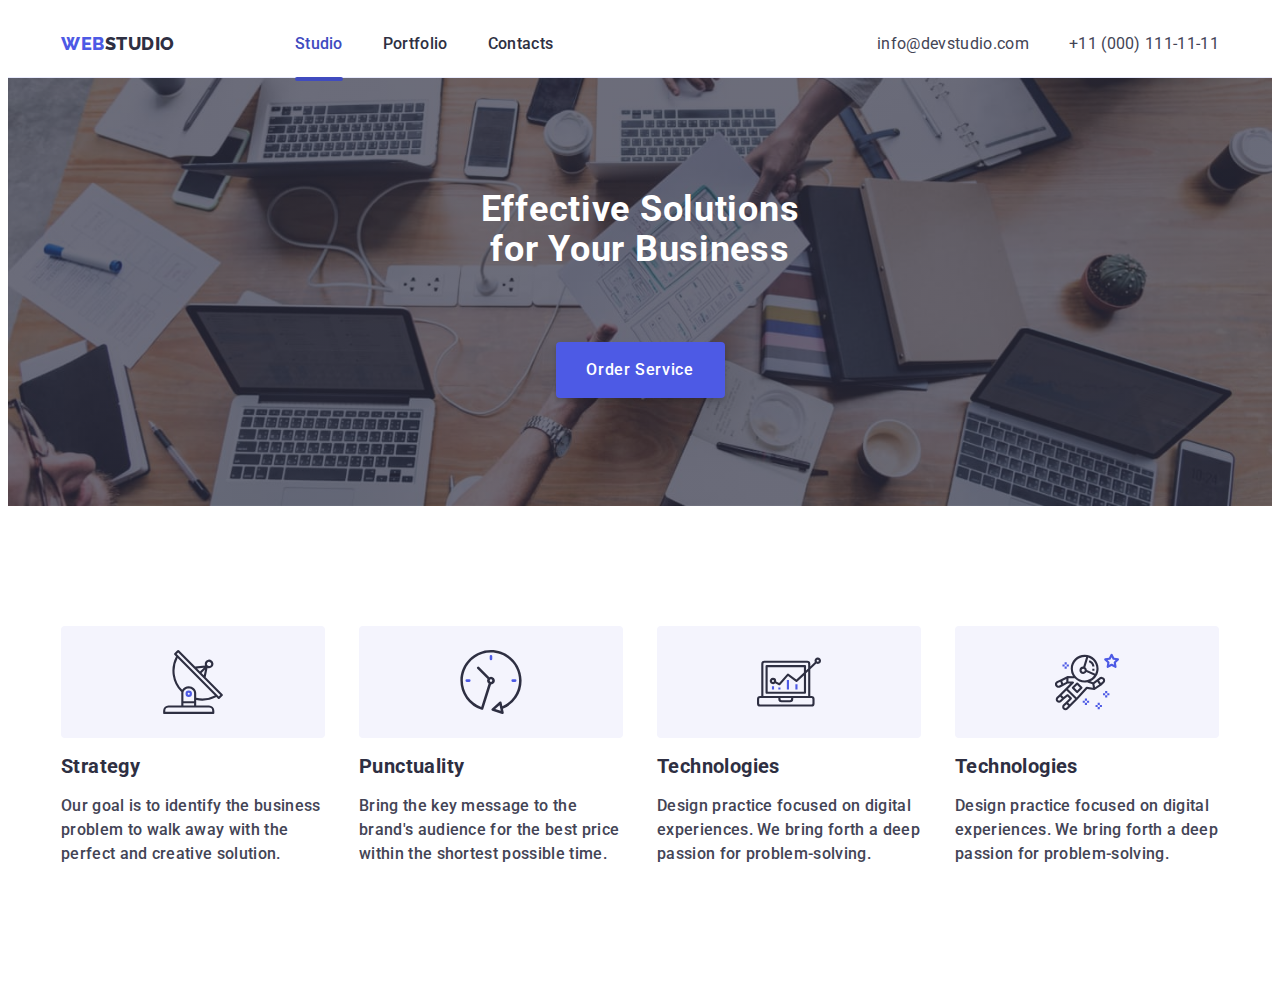
==== index.html @ 0e6b20a0 "Initial commit" ====
<!DOCTYPE html>
<html lang="en">
  <head>
    <meta charset="UTF-8" />
    <meta http-equiv="X-UA-Compatible" content="IE=edge" />
    <meta name="viewport" content="width=device-width, initial-scale=1.0" />
    <title>Document</title>
    <link
      rel="stylesheet"
      href="https://cdnjs.cloudflare.com/ajax/libs/modern-normalize/1.1.0/modern-normalize.min.css"
      integrity="sha512-wpPYUAdjBVSE4KJnH1VR1HeZfpl1ub8YT/NKx4PuQ5NmX2tKuGu6U/JRp5y+Y8XG2tV+wKQpNHVUX03MfMFn9Q=="
      crossorigin="anonymous"
      referrerpolicy="no-referrer"
    />
    <link rel="stylesheet" href="./css/styles.css" />
    <link rel="preconnect" href="https://fonts.googleapis.com" />
    <link rel="preconnect" href="https://fonts.gstatic.com" crossorigin />
    <link
      href="https://fonts.googleapis.com/css2?family=Raleway:wght@800&family=Roboto:wght@400;500;700;900&display=swap"
      rel="stylesheet"
    />
    <link rel="stylesheet" href="./css/mobile.css" />
    <link rel="stylesheet" href="./css/tablet.css" />
    <link rel="stylesheet" href="./css/desktop.css" />
  </head>
  <body>
    <!-- Панель  навігації-->
    <header class="header">
      <div class="container container-flex">
        <nav class="header-nav nav-flex">
          <a class="logo link" href="./index.html"
            ><span class="logo-web">Web</span>Studio</a
          >
          <ul class="header-list list">
            <li class="header-item">
              <a class="header-link link current" href="">Studio</a>
            </li>
            <li class="header-item">
              <a class="header-link link" href="./portfolio.html">Portfolio</a>
            </li>
            <li class="header-item">
              <a class="header-link link" href="">Contacts</a>
            </li>
          </ul>
        </nav>
        <address class="header-address">
          <ul class="header-address-list list">
            <li class="header-address-item">
              <a class="header-mail link" href="mailto:info@devstudio.com"
                >info@devstudio.com</a
              >
            </li>
            <li class="header-address-item">
              <a class="header-tel link" href="tel:+110001111111"
                >+11 (000) 111-11-11</a
              >
            </li>
          </ul>
        </address>
      </div>
    </header>
    <main>
      <!-- Назва компанії -->
      <section class="hero">
        <div class="container">
          <h1 class="hero-title">Effective Solutions for Your Business</h1>
          <button class="button" type="button" data-modal-open>
            Order Service
          </button>
        </div>
      </section>
      <!-- Про компанію -->
      <section class="about section">
        <div class="container">
          <h2 class="hidden">About us</h2>
          <ul class="about-list list">
            <li class="about-item">
              <div class="about-icon">
                <svg width="64" height="64">
                  <use href="./images/icons.svg#icon-antenna"></use>
                </svg>
              </div>
              <h3 class="about-title">Strategy</h3>
              <p class="about-text">
                Our goal is to identify the business problem to walk away with
                the perfect and creative solution.
              </p>
            </li>
            <li class="about-item">
              <div class="about-icon">
                <svg width="64" height="64">
                  <use href="./images/icons.svg#icon-clock"></use>
                </svg>
              </div>
              <h3 class="about-title">Punctuality</h3>
              <p class="about-text">
                Bring the key message to the brand's audience for the best price
                within the shortest possible time.
              </p>
            </li>
            <li class="about-item">
              <div class="about-icon">
                <svg width="64" height="64">
                  <use href="./images/icons.svg#icon-diagram"></use>
                </svg>
              </div>
              <h3 class="about-title">Technologies</h3>
              <p class="about-text">
                Design practice focused on digital experiences. We bring forth a
                deep passion for problem-solving.
              </p>
            </li>
            <li class="about-item">
              <div class="about-icon">
                <svg width="64" height="64">
                  <use href="./images/icons.svg#icon-astronaut"></use>
                </svg>
              </div>
              <h3 class="about-title">Technologies</h3>
              <p class="about-text">
                Design practice focused on digital experiences. We bring forth a
                deep passion for problem-solving.
              </p>
            </li>
          </ul>
        </div>
      </section>
      <!-- Що ми робимо -->
      <!-- <section class="products">
        <div class="container">
          <h2 class="products-title">What Are We Doing</h2>
          <ul class="product-list list">
            <li class="product-item">
              <img
                src="./images/img1.jpg"
                alt="Web-page on the monitor"
                width="360"
              />
            </li>
            <li class="product-item">
              <img
                src="./images/img2.jpg"
                alt="Application on the mobilephone"
                width="360"
              />
            </li>
            <li class="product-item">
              <img
                src="./images/img3.jpg"
                alt="Application on the mobilephone and noutbook behind mobilephone"
                width="360"
              />
            </li>
          </ul>
        </div>
      </section> -->
      <!-- Наша команда -->
      <!-- <section class="team section">
        <div class="container">
          <h2 class="team-title">Our Team</h2>
          <ul class="team-list list">
            <li class="team-item">
              <img
                src="./images/markguerrero.jpg"
                alt="markguerrero"
                width="264"
              />
              <div class="employees">
                <h3 class="team-name">Mark Guerrero</h3>
                <p class="team-text">Product Designer</p>
                <ul class="team-icons-list list">
                  <li class="team-icons-item">
                    <a href="" class="team-icons-link link">
                      <svg class="team-icon" width="16" height="16">
                        <use href="./images/icons.svg#icon-instagram"></use>
                      </svg>
                    </a>
                  </li>
                  <li class="team-icons-item">
                    <a href="" class="team-icons-link link">
                      <svg class="team-icon" width="16" height="16">
                        <use href="./images/icons.svg#icon-facebook"></use>
                      </svg>
                    </a>
                  </li>
                  <li class="team-icons-item">
                    <a href="" class="team-icons-link link">
                      <svg class="team-icon" width="16" height="16">
                        <use href="./images/icons.svg#icon-twitter"></use>
                      </svg>
                    </a>
                  </li>
                  <li class="team-icons-item">
                    <a href="" class="team-icons-link link">
                      <svg class="team-icon" width="16" height="16">
                        <use href="./images/icons.svg#icon-linkedin"></use>
                      </svg>
                    </a>
                  </li>
                </ul>
              </div>
            </li>
            <li class="team-item">
              <img src="./images/tomford.jpg" alt="tomford" width="264" />
              <div class="employees">
                <h3 class="team-name">Tom Ford</h3>
                <p class="team-text">Frontend Developer</p>
                <ul class="team-icons-list list">
                  <li class="team-icons-item">
                    <a href="" class="team-icons-link link">
                      <svg class="team-icon" width="16" height="16">
                        <use href="./images/icons.svg#icon-instagram"></use>
                      </svg>
                    </a>
                  </li>
                  <li class="team-icons-item">
                    <a href="" class="team-icons-link link">
                      <svg class="team-icon" width="16" height="16">
                        <use href="./images/icons.svg#icon-facebook"></use>
                      </svg>
                    </a>
                  </li>
                  <li class="team-icons-item">
                    <a href="" class="team-icons-link link">
                      <svg class="team-icon" width="16" height="16">
                        <use href="./images/icons.svg#icon-twitter"></use>
                      </svg>
                    </a>
                  </li>
                  <li class="team-icons-item">
                    <a href="" class="team-icons-link link">
                      <svg class="team-icon" width="16" height="16">
                        <use href="./images/icons.svg#icon-linkedin"></use>
                      </svg>
                    </a>
                  </li>
                </ul>
              </div>
            </li>
            <li class="team-item">
              <img
                src="./images/camilagarcia.jpg"
                alt="camilagarcia"
                width="264"
              />
              <div class="employees">
                <h3 class="team-name">Camila Garcia</h3>
                <p class="team-text">Marketing</p>
                <ul class="team-icons-list list">
                  <li class="team-icons-item">
                    <a href="" class="team-icons-link link">
                      <svg class="team-icon" width="16" height="16">
                        <use href="./images/icons.svg#icon-instagram"></use>
                      </svg>
                    </a>
                  </li>
                  <li class="team-icons-item">
                    <a href="" class="team-icons-link link">
                      <svg class="team-icon" width="16" height="16">
                        <use href="./images/icons.svg#icon-facebook"></use>
                      </svg>
                    </a>
                  </li>
                  <li class="team-icons-item">
                    <a href="" class="team-icons-link link">
                      <svg class="team-icon" width="16" height="16">
                        <use href="./images/icons.svg#icon-twitter"></use>
                      </svg>
                    </a>
                  </li>
                  <li class="team-icons-item">
                    <a href="" class="team-icons-link link">
                      <svg class="team-icon" width="16" height="16">
                        <use href="./images/icons.svg#icon-linkedin"></use>
                      </svg>
                    </a>
                  </li>
                </ul>
              </div>
            </li>
            <li class="team-item">
              <img
                src="./images/danielwilson.jpg"
                alt="danielwilson"
                width="264"
              />
              <div class="employees">
                <h3 class="team-name">Daniel Wilson</h3>
                <p class="team-text">UI Designer</p>
                <ul class="team-icons-list list">
                  <li class="team-icons-item">
                    <a href="" class="team-icons-link link">
                      <svg class="team-icon" width="16" height="16">
                        <use href="./images/icons.svg#icon-instagram"></use>
                      </svg>
                    </a>
                  </li>
                  <li class="team-icons-item">
                    <a href="" class="team-icons-link link">
                      <svg class="team-icon" width="16" height="16">
                        <use href="./images/icons.svg#icon-facebook"></use>
                      </svg>
                    </a>
                  </li>
                  <li class="team-icons-item">
                    <a href="" class="team-icons-link link">
                      <svg class="team-icon" width="16" height="16">
                        <use href="./images/icons.svg#icon-twitter"></use>
                      </svg>
                    </a>
                  </li>
                  <li class="team-icons-item">
                    <a href="" class="team-icons-link link">
                      <svg class="team-icon" width="16" height="16">
                        <use href="./images/icons.svg#icon-linkedin"></use>
                      </svg>
                    </a>
                  </li>
                </ul>
              </div>
            </li>
          </ul>
        </div>
      </section> -->
      <!-- Наші клієнти -->
      <!-- <section class="customers">
        <div class="container">
          <h2 class="customers-title">Customers</h2>
          <ul class="customers-list list">
            <li class="customers-item">
              <a class="customers-item-link link" href="">
                <svg class="customers-icon" width="104" height="56">
                  <use href="./images/icons.svg#icon-company1"></use>
                </svg>
              </a>
            </li>
            <li class="customers-item">
              <a class="customers-item-link link" href="">
                <svg class="customers-icon" width="104" height="56">
                  <use href="./images/icons.svg#icon-company2"></use>
                </svg>
              </a>
            </li>
            <li class="customers-item">
              <a class="customers-item-link link" href="">
                <svg class="customers-icon" width="104" height="56">
                  <use href="./images/icons.svg#icon-company3"></use>
                </svg>
              </a>
            </li>
            <li class="customers-item">
              <a class="customers-item-link link" href="">
                <svg class="customers-icon" width="104" height="56">
                  <use href="./images/icons.svg#icon-company4"></use>
                </svg>
              </a>
            </li>
            <li class="customers-item">
              <a class="customers-item-link link" href="">
                <svg class="customers-icon" width="104" height="56">
                  <use href="./images/icons.svg#icon-company5"></use>
                </svg>
              </a>
            </li>
            <li class="customers-item">
              <a class="customers-item-link link" href="">
                <svg class="customers-icon" width="104" height="56">
                  <use href="./images/icons.svg#icon-company6"></use>
                </svg>
              </a>
            </li>
          </ul>
        </div>
      </section> -->
    </main>
    <!-- Підвал -->
    <!-- <footer class="footer">
      <h2 class="hidden">Footer</h2>
      <div class="container footer-flex">
        <div>
          <a class="footer-logo link" href="./index.html"
            ><span class="logo-web">Web</span>Studio</a
          >
          <p class="footer-text">
            Increase the flow of customers and sales for your business with
            digital marketing & growth solutions.
          </p>
        </div>
        <div>
          <h3 class="soc-title">Social media</h3>
          <ul class="soc-icon-list list">
            <li class="soc-icon-item">
              <a class="soc-icon-link link" href="">
                <svg class="soc-icon" width="24" height="24">
                  <use href="./images/icons.svg#icon-instagram"></use>
                </svg>
              </a>
            </li>
            <li class="soc-icon-item">
              <a class="soc-icon-link link" href="">
                <svg class="soc-icon" width="24" height="24">
                  <use href="./images/icons.svg#icon-twitter"></use>
                </svg>
              </a>
            </li>
            <li class="soc-icon-item">
              <a class="soc-icon-link link" href="">
                <svg class="soc-icon" width="24" height="24">
                  <use href="./images/icons.svg#icon-facebook"></use>
                </svg>
              </a>
            </li>
            <li class="soc-icon-item">
              <a class="soc-icon-link link" href="">
                <svg class="soc-icon" width="24" height="24">
                  <use href="./images/icons.svg#icon-linkedin"></use>
                </svg>
              </a>
            </li>
          </ul>
        </div>
        <div class="footer-subscribe">
          <p class="subscribe-text">Subscribe</p>
          <div class="subscribe-wrap">
            <form>
              <input
                class="footer-email"
                type="email"
                name="footer-email"
                id="footer-email"
                placeholder="E-mail"
              />
            </form>
            <button class="footer-button" type="submit">
              Subscribe
              <svg class="modal-close-icon" width="24" height="24">
                <use href="./images/icons.svg#icon-send"></use>
              </svg>
            </button>
          </div>
        </div>
      </div>
    </footer>
    <div class="backdrop is-hidden" data-modal>
      <div class="modal">
        <button type="button" class="modal-close" data-modal-close>
          <svg class="modal-close-icon" width="8" height="8">
            <use href="./images/icons.svg#icon-close"></use>
          </svg>
        </button>
        <p class="modal-title">Leave your contacts and we will call you back</p>
        <form class="modal-form">
          <div class="modal-field">
            <label class="modal-label" for="name">Name</label>
            <div class="modal-wrap">
              <input type="text" name="name" id="name" class="modal-input" />
              <svg class="modal-icon" width="18" height="18">
                <use href="./images/icons.svg#icon-name"></use>
              </svg>
            </div>
          </div>
          <div class="modal-field">
            <label class="modal-label" for="phone">Phone</label>
            <div class="modal-wrap">
              <input type="tel" name="phone" id="phone" class="modal-input" />
              <svg class="modal-icon" width="18" height="24">
                <use href="./images/icons.svg#icon-phone"></use>
              </svg>
            </div>
          </div>
          <div class="modal-field">
            <label class="modal-label" for="email">Email</label>
            <div class="modal-wrap">
              <input type="email" name="email" id="email" class="modal-input" />
              <svg class="modal-icon" width="18" height="24">
                <use href="./images/icons.svg#icon-email"></use>
              </svg>
            </div>
          </div>
          <label class="modal-label" for="Comment">Comment</label>
          <textarea
            class="modal-comment"
            name="Comment"
            id="Comment"
            placeholder="Text input"
          ></textarea>
          <div class="modal-checkbox">
            <input
              class="input-check hidden"
              type="checkbox"
              name="checkbox"
              id="checkbox"
              value="true"
            />
            <label class="modal-label modal-check" for="checkbox"
              >I accept the terms and conditions of the
              <a class="policy-link" href="">Privacy Policy</a></label
            >
          </div>
          <button class="button" type="submit">Send</button>
        </form>
      </div>
    </div>
    <script src="./js/modal.js"></script> -->
  </body>
</html>
---- css/styles.css ----
:root {
  --main-color: #2e2f42;
  --hover-focus-color: #404bbf;
  --text-color: #434455;
  --footer-text-color: #e7e9fc;
  --web-herobtn-filterbtn-color: #4d5ae5;
  --herotitlebtn-filterbtn-hover: #ffffff;
  --filterbtn-footerlogo-team: #f4f4fd;
  --costumer-color: #8e8f99;
  --footer-hover-focus: #31d0aa;
}

body {
  font-family: 'Roboto', sans-serif;
  color: var(--main-color);
}

h1,
h2,
h3,
h4,
h5,
h6,
p {
  margin: 0;
}

ul {
  margin: 0;
  padding-left: 0;
}

img {
  display: block;
  max-width: 100%;
  height: auto;
}

.link {
  text-decoration: none;
  color: var(--main-color);
}

.list {
  list-style: none;
}

.container {
  max-width: 1158px;
  padding-left: 15px;
  padding-right: 15px;
  margin: 0 auto;
  /* outline: 2px solid red; */
}

.section {
  padding-top: 96px;
  padding-bottom: px;
}

.hidden {
  position: absolute;
  width: 1px;
  height: 1px;
  margin: -1px;
  border: 0;
  padding: 0;
  white-space: nowrap;
  clip-path: inset(100%);
  clip: rect(0 0 0 0);
  overflow: hidden;
}

/* ======================INDEX.HTML======================= */
/* -----------------------HEADER------------------------ */

.header {
  padding-top: 24px;
  padding-bottom: 24px;
  border-bottom: 1px solid var(--footer-text-color);
}

.container-flex {
  display: flex;
  align-items: center;
}

.nav-flex {
  display: flex;
}

.logo {
  font-family: 'raleway', sans-serif;
  font-weight: 800;
  font-size: 18px;
  line-height: 1.33;
  display: flex;
  align-items: center;
  letter-spacing: 0.03em;
  text-transform: uppercase;
  margin-right: 76px;
  color: var(--main-color);
}

.logo-web {
  color: var(--web-herobtn-filterbtn-color);
}

.header-list,
.header-address-list {
  display: none;
}

/* ------------------------------HERO---------------------------------- */

.hero {
  background-color: var(--main-color);
  max-width: 1440px;
  background-image: linear-gradient(
      rgba(46, 47, 66, 0.7),
      rgba(46, 47, 66, 0.7)
    ),
    url(../images/hero-bg.jpg);
  background-repeat: no-repeat;
  background-position: center;
  background-size: cover;
  padding-top: 112px;
  padding-bottom: 112px;
  margin: 0 auto;
}

.hero-title {
  text-align: center;
  max-width: 330px;
  font-size: 36px;
  line-height: 1.11;
  letter-spacing: 0.02em;
  color: var(--herotitlebtn-filterbtn-hover);
  margin-bottom: 72px;
  margin-left: auto;
  margin-right: auto;
}

.button {
  display: block;
  margin: 0 auto;
  width: 169px;
  height: 56px;
  background-color: var(--web-herobtn-filterbtn-color);
  font-family: 'Roboto', sans-serif;
  font-weight: 500;
  font-size: 16px;
  line-height: 1.5;
  letter-spacing: 0.04em;
  color: var(--herotitlebtn-filterbtn-hover);
  cursor: pointer;
  box-shadow: 0px 4px 4px rgba(0, 0, 0, 0.15);
  border: 0;
  border-radius: 4px;
  transition: background-color 250ms cubic-bezier(0.4, 0, 0.2, 1);
}

.button:hover,
.button:focus {
  background-color: var(--hover-focus-color);
}

/* -----------------------------------ABOUT---------------------------------- */

.about-icon {
  display: none;
}

.about-list {
  display: flex;
  justify-content: center;
  gap: 72px;
  flex-wrap: wrap;
}
.about-item {
  display: flex;
  flex-direction: column;
  justify-content: center;
  gap: 8px;
  width: 356px;
}

.about-title {
  font-weight: 700;
  font-size: 36px;
  line-height: 1.11;
  letter-spacing: 0.02em;
  padding-bottom: 8px;
}
.about-text {
  font-weight: 500;
  font-size: 16px;
  line-height: 1.5;
  letter-spacing: 0.02em;
  color: var(--text-color);
}

/* --------------------------------PRODUCTS----------------------------- */

.products {
  padding-bottom: 120px;
}

.products-title {
  font-size: 36px;
  line-height: 1.11;
  letter-spacing: 0.02em;
  margin-bottom: 72px;
  text-align: center;
}

.product-list {
  display: flex;
  gap: 24px;
}

.product-item {
  width: calc((100% - 48) / 3);
}

/* ------------------------------------OUR TEAM----------------------------- */

.team {
  background-color: var(--filterbtn-footerlogo-team);
}

.team-title {
  font-size: 36px;
  line-height: 1.11;
  letter-spacing: 0.02em;
  margin-bottom: 72px;
  text-align: center;
}

.team-list {
  display: flex;
  gap: 24px;
}

.team-item {
  width: calc((100% - 72) / 4);
}

.employees {
  background-color: #ffffff;
  padding: 32px 16px;
  text-align: center;
  box-shadow: 0px 1px 6px rgba(46, 47, 66, 0.08),
    0px 1px 1px rgba(46, 47, 66, 0.16), 0px 2px 1px rgba(46, 47, 66, 0.08);
  border-radius: 0 0 4px 4px;
}

.team-name {
  padding-bottom: 8px;
  font-weight: 500;
  font-size: 20px;
  line-height: 1.2;
  letter-spacing: 0.02em;
}

.team-text {
  font-size: 16px;
  line-height: 1.5;
  letter-spacing: 0.02em;
  color: var(--text-color);
  padding-bottom: 8px;
}

.team-icons-list {
  display: flex;
  justify-content: center;
  gap: 24px;
}

.team-icons-item {
  width: 40px;
  height: 40px;
}

.team-icons-link {
  width: 100%;
  height: 100%;
  border-radius: 50%;
  display: flex;
  justify-content: center;
  align-items: center;
  background-color: var(--web-herobtn-filterbtn-color);
  transition: background-color 250ms cubic-bezier(0.4, 0, 0.2, 1);
}

.team-icons-link:is(:hover, :focus) {
  background-color: var(--hover-focus-color);
}

/* -------------------------------CUSTOMERS----------------------------------- */

.customers {
  padding-top: 130px;
  padding-bottom: 120px;
  margin: 0 auto;
}

.customers-title {
  font-size: 36px;
  line-height: 40px;
  text-align: center;
  letter-spacing: 0.02em;
  margin-bottom: 72px;
}

.customers-list {
  display: flex;
  justify-content: center;
  gap: 24px;
}

.customers-item {
  width: 168px;
  height: 88px;
}

.customers-item-link {
  width: 100%;
  height: 100%;
  border: 1px solid var(--costumer-color);
  border-radius: 4px;
  display: flex;
  justify-content: center;
  align-items: center;
  color: var(--costumer-color);
  transition: border-color 250ms cubic-bezier(0.4, 0, 0.2, 1),
    color 250ms cubic-bezier(0.4, 0, 0.2, 1);
}

.customers-icon {
  fill: currentColor;
}

.customers-item-link:is(:hover, :focus) {
  border-color: var(--hover-focus-color);
  color: var(--hover-focus-color);
}

/* -------------------------------FOOTER----------------------------- */

.footer {
  background-color: var(--main-color);
  padding-top: 100px;
  padding-bottom: 100px;
}

.footer-flex {
  position: relative;
  display: flex;
  gap: 120px;
}

.footer-logo {
  margin-bottom: 16px;
  font-family: 'Raleway';
  font-style: normal;
  font-weight: 800;
  font-size: 18px;
  line-height: 1.2;
  display: flex;
  align-items: center;
  letter-spacing: 0.03em;
  text-transform: uppercase;
  color: var(--filterbtn-footerlogo-team);
}

.footer-text {
  display: block;
  width: 264px;
  font-size: 16px;
  line-height: 1.5;
  letter-spacing: 0.02em;
  color: var(--footer-text-color);
}

.soc-title {
  font-weight: 500;
  font-size: 16px;
  line-height: 1.5;
  letter-spacing: 0.02em;
  color: #ffffff;
  margin-bottom: 16px;
}

.soc-icon-list {
  display: flex;
  gap: 16px;
}

.soc-icon-item {
  width: 40px;
  height: 40px;
}

.soc-icon-link {
  width: 100%;
  height: 100%;
  border-radius: 50%;
  display: flex;
  justify-content: center;
  align-items: center;
  background-color: rgba(255, 255, 255, 0.1);
  transition: background-color 250ms cubic-bezier(0.4, 0, 0.2, 1);
}

.soc-icon-link:is(:hover, :focus) {
  background-color: var(--footer-hover-focus);
}

.subscribe-text {
  margin-bottom: 16px;
  font-weight: 500;
  font-size: 16px;
  line-height: 24px;
  letter-spacing: 0.02em;
  color: #ffffff;
}

.subscribe-wrap {
  display: flex;
  justify-content: center;
  align-items: center;
  gap: 24px;
}

.footer-subscribe {
  position: absolute;
  right: 15px;
}

.footer-email {
  width: 264px;
  height: 40px;
  padding: 8px 16px;
  outline: none;
  background-color: transparent;
  border: 1px solid rgba(255, 255, 255, 0.3);
  border-radius: 4px;
  font-size: 12px;
  line-height: 24px;
  align-items: center;
  letter-spacing: 0.04em;
  color: rgba(255, 255, 255, 0.6);
  transition: border-color 250ms cubic-bezier(0.4, 0, 0.2, 1);
}

.footer-email:focus {
  border-color: var(--web-herobtn-filterbtn-color);
}

.footer-button {
  width: 165px;
  height: 40px;
  background-color: var(--web-herobtn-filterbtn-color);
  display: flex;
  gap: 16px;
  padding: 8px 24px;
  border: none;
  border-radius: 4px;
  font-weight: 500;
  font-size: 16px;
  line-height: 24px;
  align-items: center;
  text-align: center;
  letter-spacing: 0.04em;
  color: #ffffff;
  cursor: pointer;
  transition: background-color 250ms cubic-bezier(0.4, 0, 0.2, 1);
}

.footer-button:hover,
.footer-button:focus {
  background-color: var(--hover-focus-color);
}

/* ======================PORTFOLIO.HTML======================= */

.portfolio {
  padding-top: 96px;
  padding-bottom: 120px;
}

.portfolio-filter-list {
  display: flex;
  justify-content: center;
  gap: 24px;
  margin-bottom: 72px;
}

.portfolio-filter-btn {
  padding: 12px 24px;
  font-family: 'Roboto', sans-serif;
  font-weight: 500;
  font-size: 16px;
  line-height: 1.5;
  background-color: var(--filterbtn-footerlogo-team);
  color: var(--web-herobtn-filterbtn-color);
  border: 1px solid var(--footer-text-color);
  border-radius: 4px;
  cursor: pointer;
  transition: background-color 250ms cubic-bezier(0.4, 0, 0.2, 1),
    color 250ms cubic-bezier(0.4, 0, 0.2, 1),
    border-color 250ms cubic-bezier(0.4, 0, 0.2, 1),
    box-shadow 250ms cubic-bezier(0.4, 0, 0.2, 1);
}

.portfolio-filter-btn:hover,
.portfolio-filter-btn:focus {
  background-color: var(--hover-focus-color);
  color: var(--herotitlebtn-filterbtn-hover);
  border-color: var(--hover-focus-color);
  box-shadow: 0px 3px 1px rgba(0, 0, 0, 0.1), 0px 2px 1px rgba(0, 0, 0, 0.08),
    0px 2px 2px rgba(0, 0, 0, 0.12);
}

.portfolio-list {
  display: flex;
  flex-wrap: wrap;
  column-gap: 24px;
  row-gap: 48px;
}

.portfolio-item {
  width: calc((100% - 48) / 3);
}

.portfolio-overlay {
  position: relative;
  overflow: hidden;
}

.porfolio-overlay-text {
  position: absolute;
  padding: 40px 32px;
  top: 0;
  font-size: 16px;
  line-height: 24px;
  letter-spacing: 0.02em;
  color: #f4f4fd;
  background-color: var(--web-herobtn-filterbtn-color);
  height: 100%;
  transform: translateY(100%);
  transition: transform 250ms cubic-bezier(0.4, 0, 0.2, 1);
}

.portfolio-item-link:is(:hover, :focus) .porfolio-overlay-text {
  transform: translateY(0);
}

.portfolio-item-link {
  display: block;
  box-shadow: 0px 1px 6px rgba(46, 47, 66, 0.08);
  transition: box-shadow 250ms cubic-bezier(0.4, 0, 0.2, 1);
}

.portfolio-item-link:is(:hover, :focus) {
  display: block;
  box-shadow: 0px 1px 6px rgba(46, 47, 66, 0.08),
    0px 1px 1px rgba(46, 47, 66, 0.16), 0px 2px 1px rgba(46, 47, 66, 0.08);
}

.portfolio-title {
  font-weight: 500;
  font-size: 20px;
  line-height: 1.2;
  letter-spacing: 0.02em;
  margin-bottom: 8px;
}

.portfolio-border {
  border-left: 1px solid var(--footer-text-color);
  border-right: 1px solid var(--footer-text-color);
  border-bottom: 1px solid var(--footer-text-color);
  padding: 32px 16px;
}

.portfolio-text {
  font-size: 16px;
  line-height: 1.5;
  letter-spacing: 0.02em;
  color: var(--text-color);
}

/* ==================== Модалка ===================================== */

.backdrop {
  position: fixed;
  top: 0;
  width: 100%;
  height: 100%;
  background-color: rgba(46, 47, 66, 0.4);
  transition: opacity 250ms cubic-bezier(0.4, 0, 0.2, 1),
    visibility 250ms cubic-bezier(0.4, 0, 0.2, 1);
}

.modal {
  position: absolute;
  top: 50%;
  left: 50%;
  padding: 24px;
  transform: translate(-50%, -50%) scale(1);
  width: 408px;
  min-height: 576px;
  background-color: #fcfcfc;
  box-shadow: 0px 1px 1px rgba(0, 0, 0, 0.14), 0px 1px 3px rgba(0, 0, 0, 0.12),
    0px 2px 1px rgba(0, 0, 0, 0.2);
  border-radius: 4px;
  transition: transform 250ms cubic-bezier(0.4, 0, 0.2, 1);
}

.backdrop.is-hidden .modal {
  transform: translate(-50%, -50%) scale(0);
}

.modal-close {
  width: 24px;
  height: 24px;
  display: flex;
  justify-content: center;
  align-items: center;
  margin-left: auto;
  margin-bottom: 24px;
  background-color: var(--footer-text-color);
  border: 1px solid rgba(0, 0, 0, 0.1);
  border-radius: 50%;
  cursor: pointer;
  transition: background-color 250ms cubic-bezier(0.4, 0, 0.2, 1),
    fill 250ms cubic-bezier(0.4, 0, 0.2, 1);
}

.modal-close:is(:hover, :focus) {
  background-color: var(--hover-focus-color);
  fill: #ffffff;
}

.is-hidden {
  opacity: 0;
  visibility: hidden;
  pointer-events: none;
}

.modal-title {
  font-weight: 500;
  font-size: 16px;
  line-height: 24px;
  text-align: center;
  letter-spacing: 0.02em;
  color: var(--main-color);
  margin-bottom: 16px;
}

.modal-label {
  display: inline-block;
  font-size: 12px;
  line-height: 16px;
  letter-spacing: 0.04em;
  color: var(--costumer-color);
  margin-bottom: 4px;
}

.modal-field {
  margin-bottom: 8px;
}

.modal-wrap {
  position: relative;
}

.modal-input {
  width: 100%;
  height: 40px;
  padding-left: 38px;
  outline: transparent;
  border: 1px solid rgba(33, 33, 33, 0.2);
  border-radius: 4px;
  background-color: transparent;
  transition: border-color 250ms cubic-bezier(0.4, 0, 0.2, 1);
}

.modal-input:focus {
  border-color: var(--web-herobtn-filterbtn-color);
}

.modal-icon {
  position: absolute;
  left: 16px;
  top: 50%;
  transform: translateY(-50%);
  transition: fill 250ms cubic-bezier(0.4, 0, 0.2, 1);
}

.modal-input:focus + .modal-icon {
  fill: var(--web-herobtn-filterbtn-color);
}

.modal-comment {
  width: 100%;
  height: 120px;
  outline: transparent;
  resize: none;
  font-size: 12px;
  line-height: 16px;
  letter-spacing: 0.04em;
  padding: 8px 16px;
  color: rgba(117, 117, 117, 0.5);
  border: 1px solid rgba(33, 33, 33, 0.2);
  border-radius: 4px;
  background-color: transparent;
  transition: border-color 250ms cubic-bezier(0.4, 0, 0.2, 1);
}

.modal-comment:focus {
  border-color: var(--web-herobtn-filterbtn-color);
}

.modal-checkbox {
  margin-top: 18px;
  margin-bottom: 24px;
}

.modal-check {
  display: flex;
  gap: 8px;
}

.modal-check::before {
  content: '';
  width: 16px;
  height: 16px;
  border: 1.25px solid #2e2f42;
  border-radius: 2px;
}

.input-check:checked + .modal-check::before {
  background-image: url(../images/click.svg);
  background-color: var(--hover-focus-color);
  background-position: center;
  background-repeat: no-repeat;
}

.policy-link {
  color: var(--web-herobtn-filterbtn-color);
}
---- css/mobile.css ----
@media screen and (min-width: 480px) {
  .header-list,
  .header-address-list {
    display: none;
  }

  .logo {
    margin-right: 0;
  }

  .hero {
    padding-bottom: 108px;
  }

  .about-item {
    width: 396px;
    align-items: flex-start;
  }
}
---- css/tablet.css ----
@media screen and (min-width: 768px) {
  .logo {
    margin-right: 120px;
  }

  .header {
    padding-bottom: 21px;
  }

  .header-list {
    display: flex;
    gap: 40px;
    margin-right: auto;
  }

  .header-link {
    position: relative;
    font-weight: 500;
    font-size: 16px;
    line-height: 1.5;
    letter-spacing: 0.02em;
    color: var(--main-color);
    padding-top: 10px;
    padding-bottom: 10px;
    transition: color 250ms cubic-bezier(0.4, 0, 0.2, 1);
  }

  .header-link:is(:hover, :focus) {
    color: var(--hover-focus-color);
  }

  .header-link::after {
    position: absolute;
    left: 0;
    bottom: -45%;
    content: '';
    width: 100%;
    height: 4px;
    background: var(--hover-focus-color);
    border-radius: 2px;
    transform: scaleX(0);
    transition: transform 250ms cubic-bezier(0.4, 0, 0.2, 1);
  }

  .header-link:is(:hover, :focus)::after {
    color: var(--hover-focus-color);
    transform: scaleX(1);
  }

  .header-link.current {
    color: var(--hover-focus-color);
  }

  .header-link.current::after {
    position: absolute;
    left: 0;
    bottom: -45%;
    content: '';
    width: 100%;
    height: 4px;
    background: var(--hover-focus-color);
    transform: scaleX(1);
  }

  .header-address {
    margin-left: auto;
  }

  .header-address-list {
    display: flex;
    flex-direction: column;
    gap: 4px;
  }

  .header-mail {
    font-size: 12px;
    line-height: 1.33;
    letter-spacing: 0.02em;
    color: var(--text-color);
    font-style: normal;
    transition: color 250ms cubic-bezier(0.4, 0, 0.2, 1);
  }

  .header-mail:hover,
  .header-mail:focus {
    color: var(--hover-focus-color);
  }

  .header-tel {
    font-size: 12px;
    line-height: 1.33;
    letter-spacing: 0.02em;
    color: var(--text-color);
    font-style: normal;
  }

  .about-list {
    display: flex;
    justify-content: space-between;
  }

  .about-item {
    width: 356px;
    flex-direction: column;
    align-items: flex-start;
  }
}
---- css/desktop.css ----
@media screen and (min-width: 1200px) {
  .section {
    padding-top: 120px;
    padding-bottom: 120px;
  }

  .header-address-list {
    flex-direction: unset;
    gap: 40px;
  }
  .header-mail {
    font-size: 16px;
    line-height: 1.5;
    letter-spacing: 0.02em;
    color: var(--text-color);
    font-style: normal;
    transition: color 250ms cubic-bezier(0.4, 0, 0.2, 1);
  }
  .header-tel {
    font-size: 16px;
    line-height: 1.5;
    letter-spacing: 0.02em;
    color: var(--text-color);
    font-style: normal;
  }

  .about-list {
    gap: 24px;
  }

  .about-item {
    width: 264px;
  }

  .about-icon {
    display: flex;
    justify-content: center;
    align-items: center;
    width: 264px;
    height: 112px;
    background-color: var(--filterbtn-footerlogo-team);
    margin-bottom: 8px;
    border-radius: 4px;
  }

  .about-title {
    font-weight: 700;
    font-size: 20px;
    line-height: 1.2;
    letter-spacing: 0.02em;
    padding-bottom: 8px;
  }
}
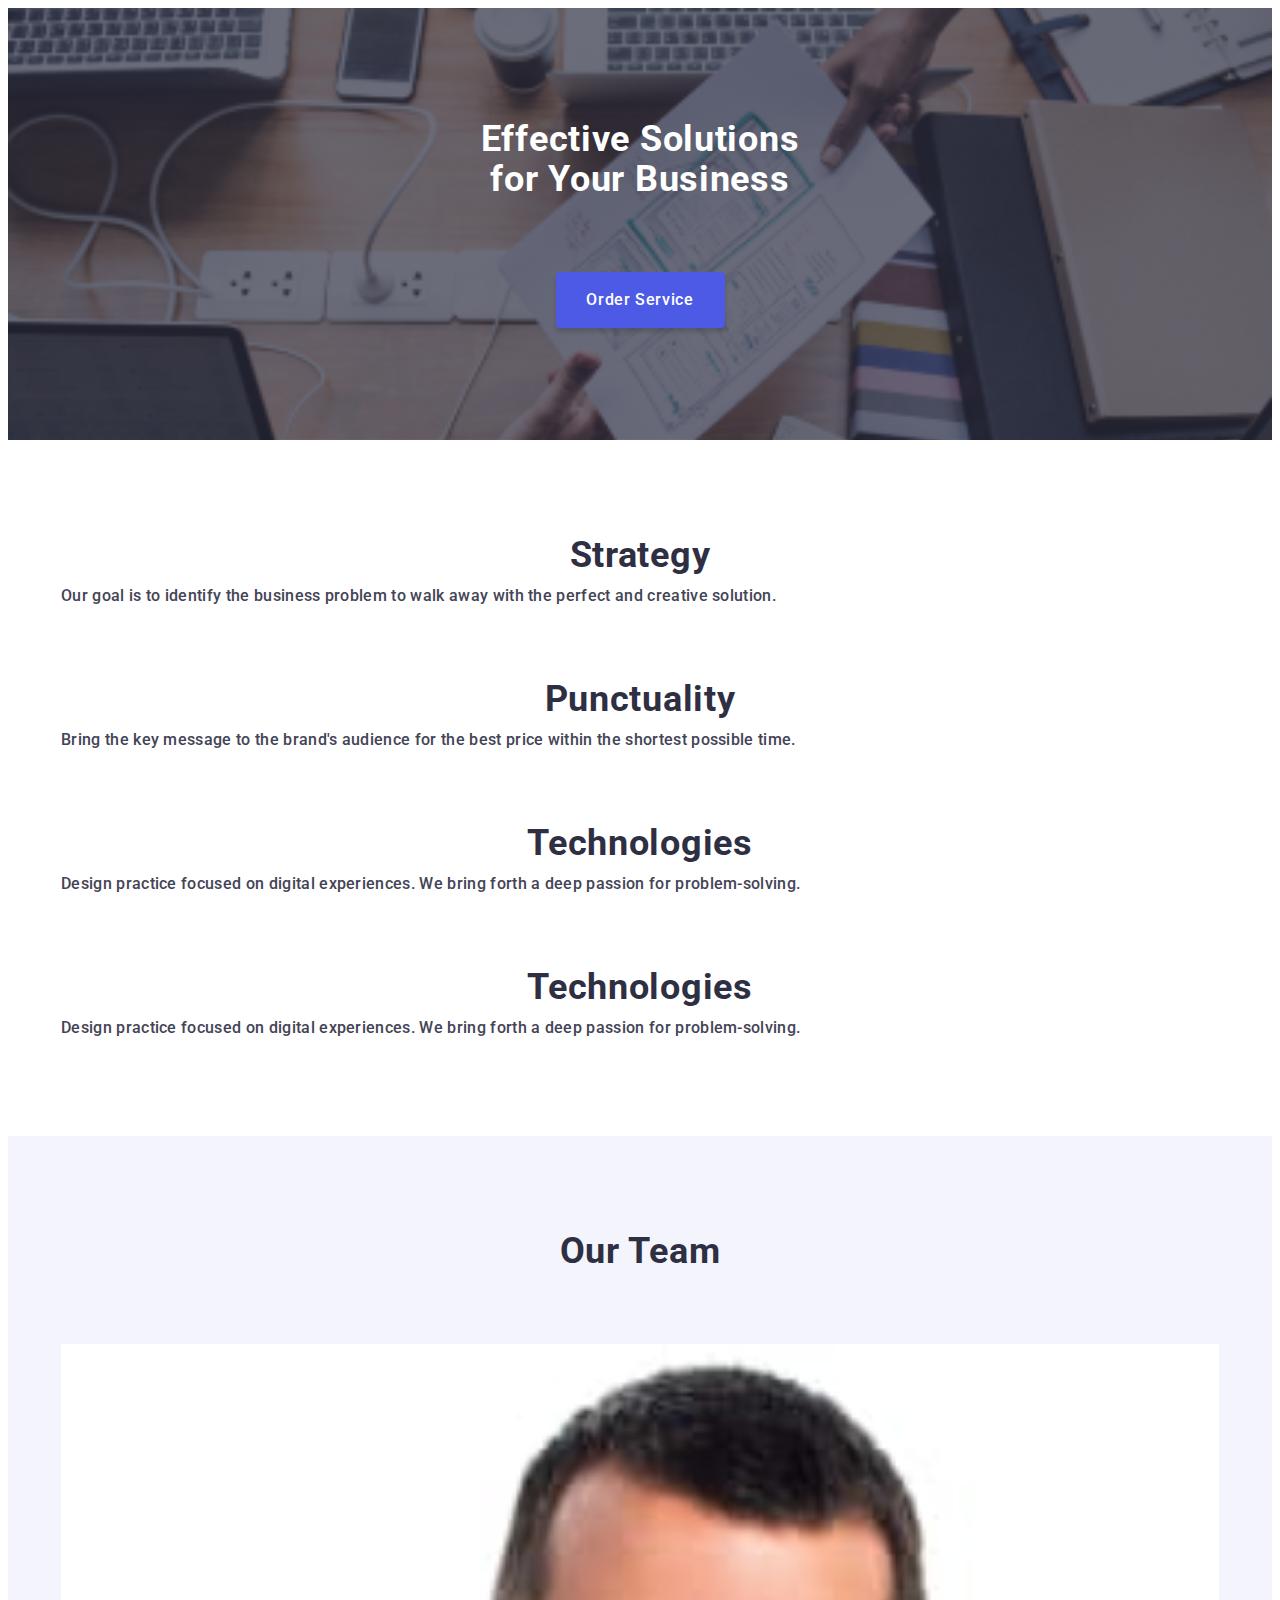
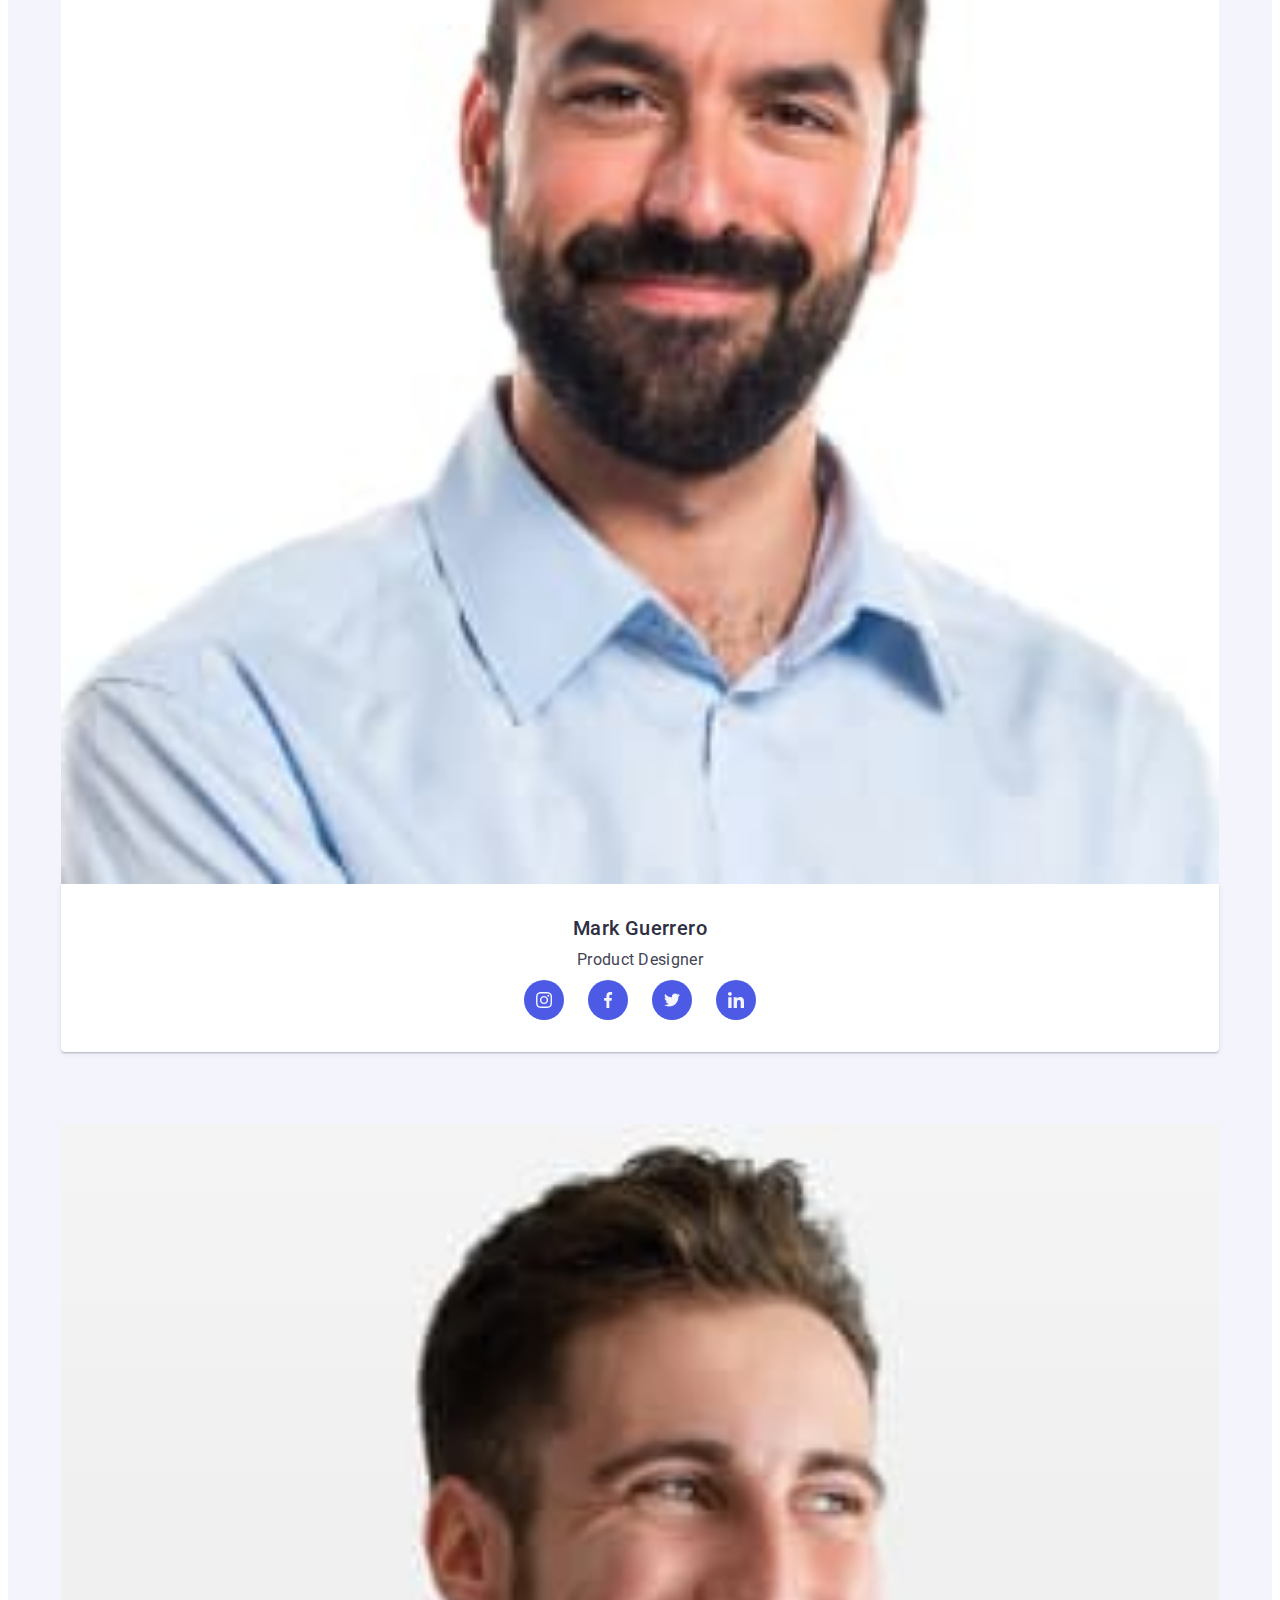
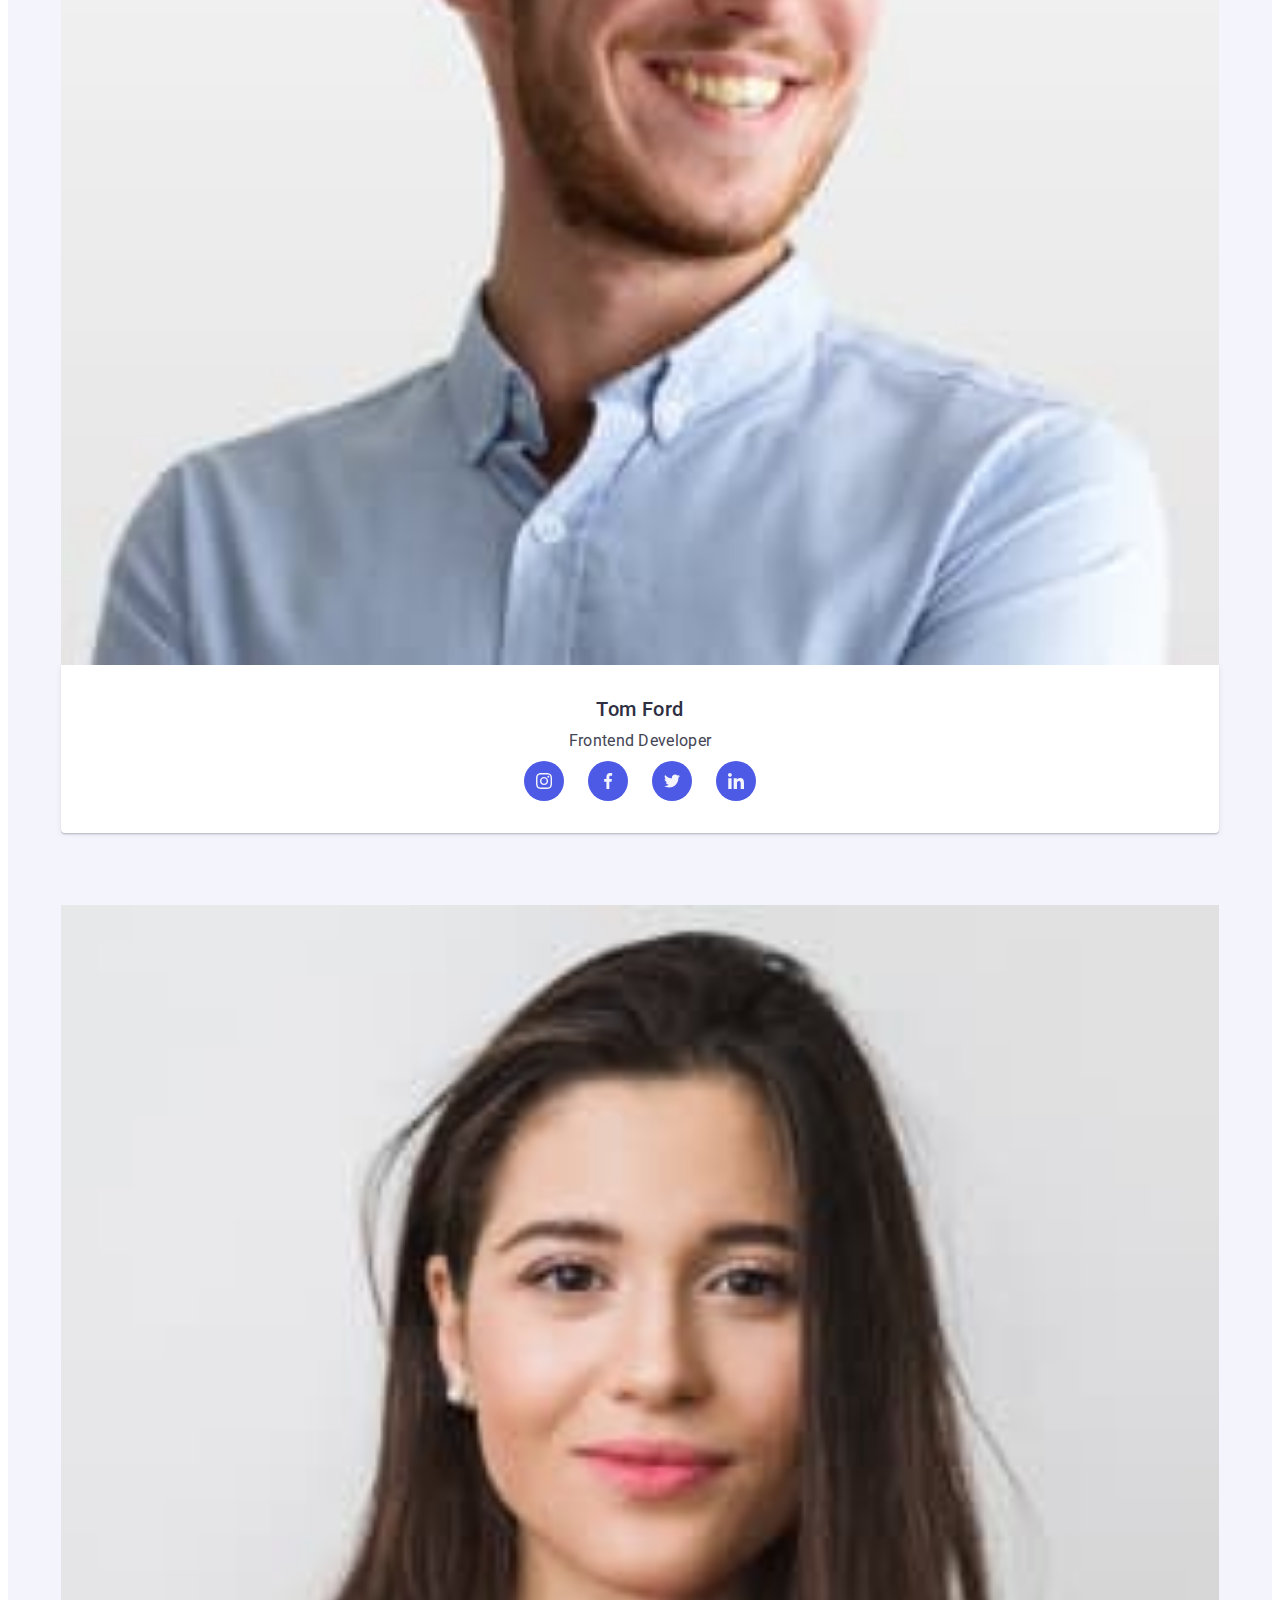
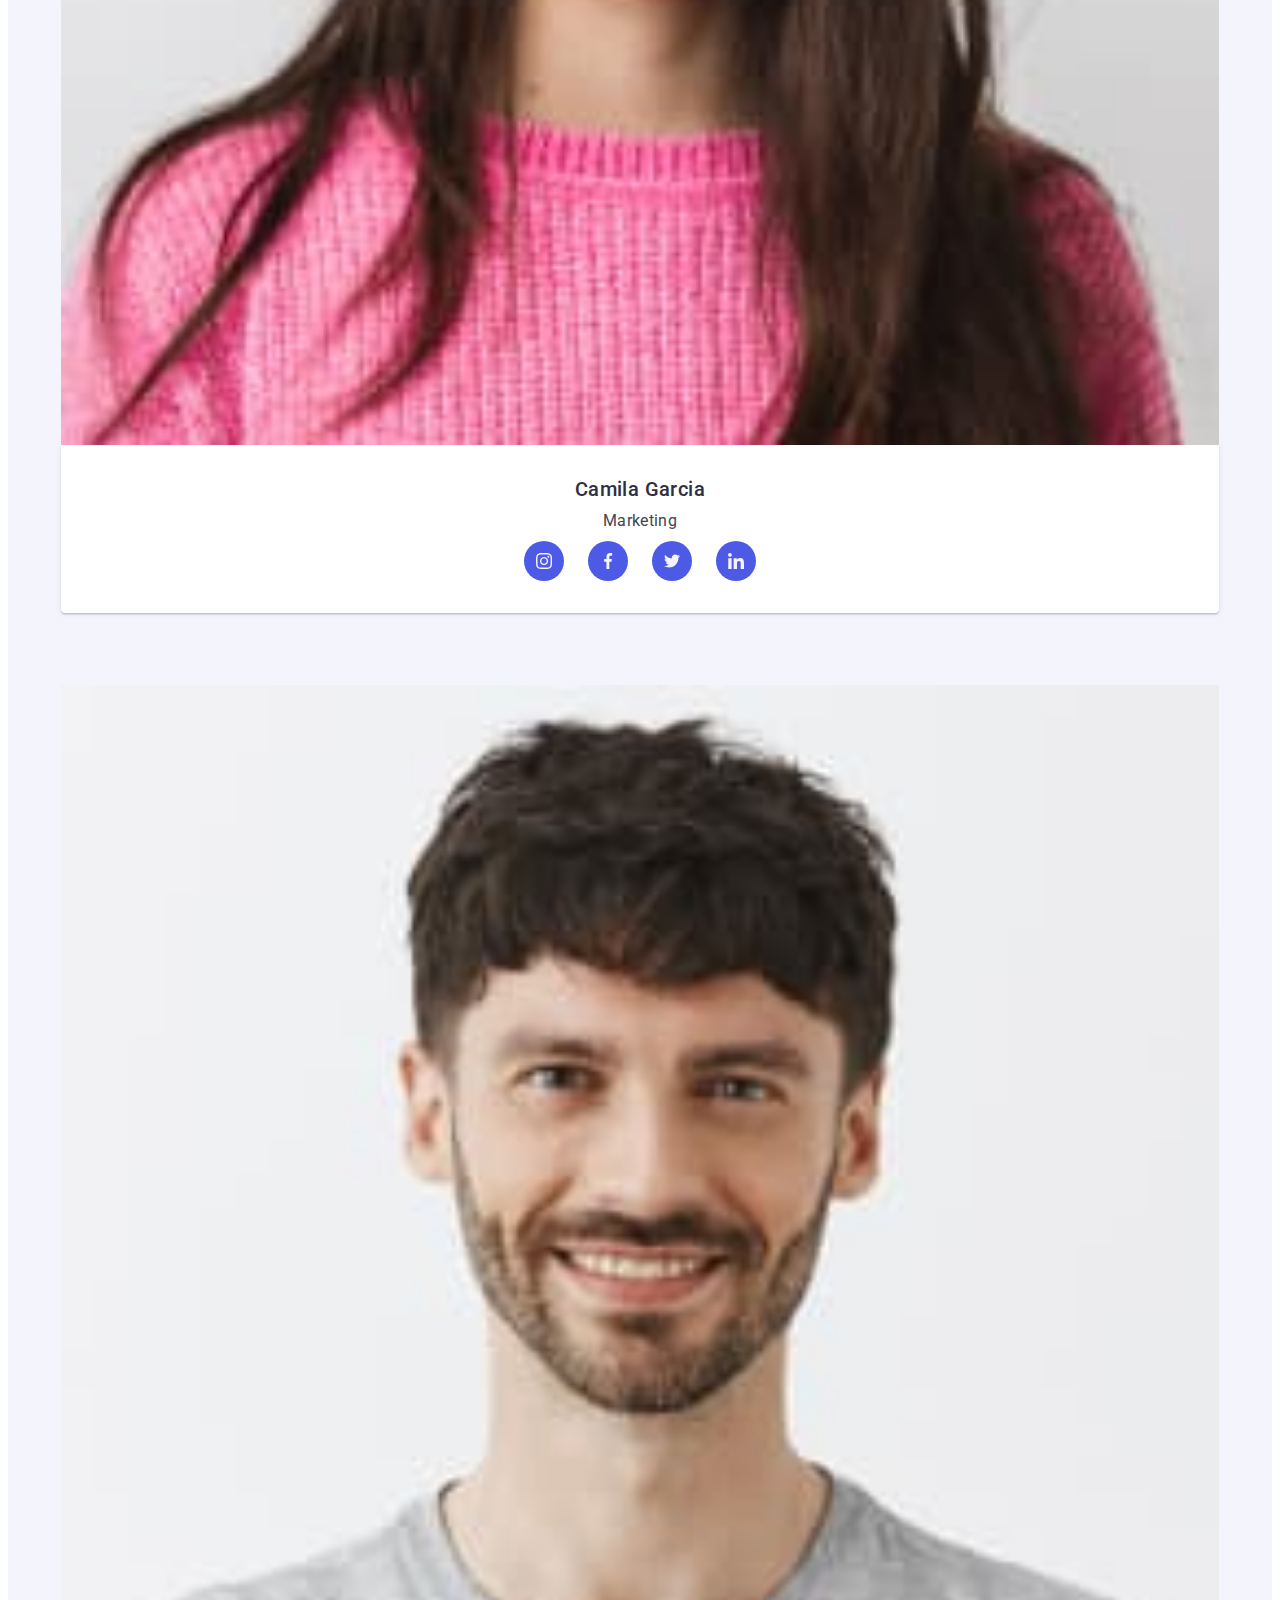
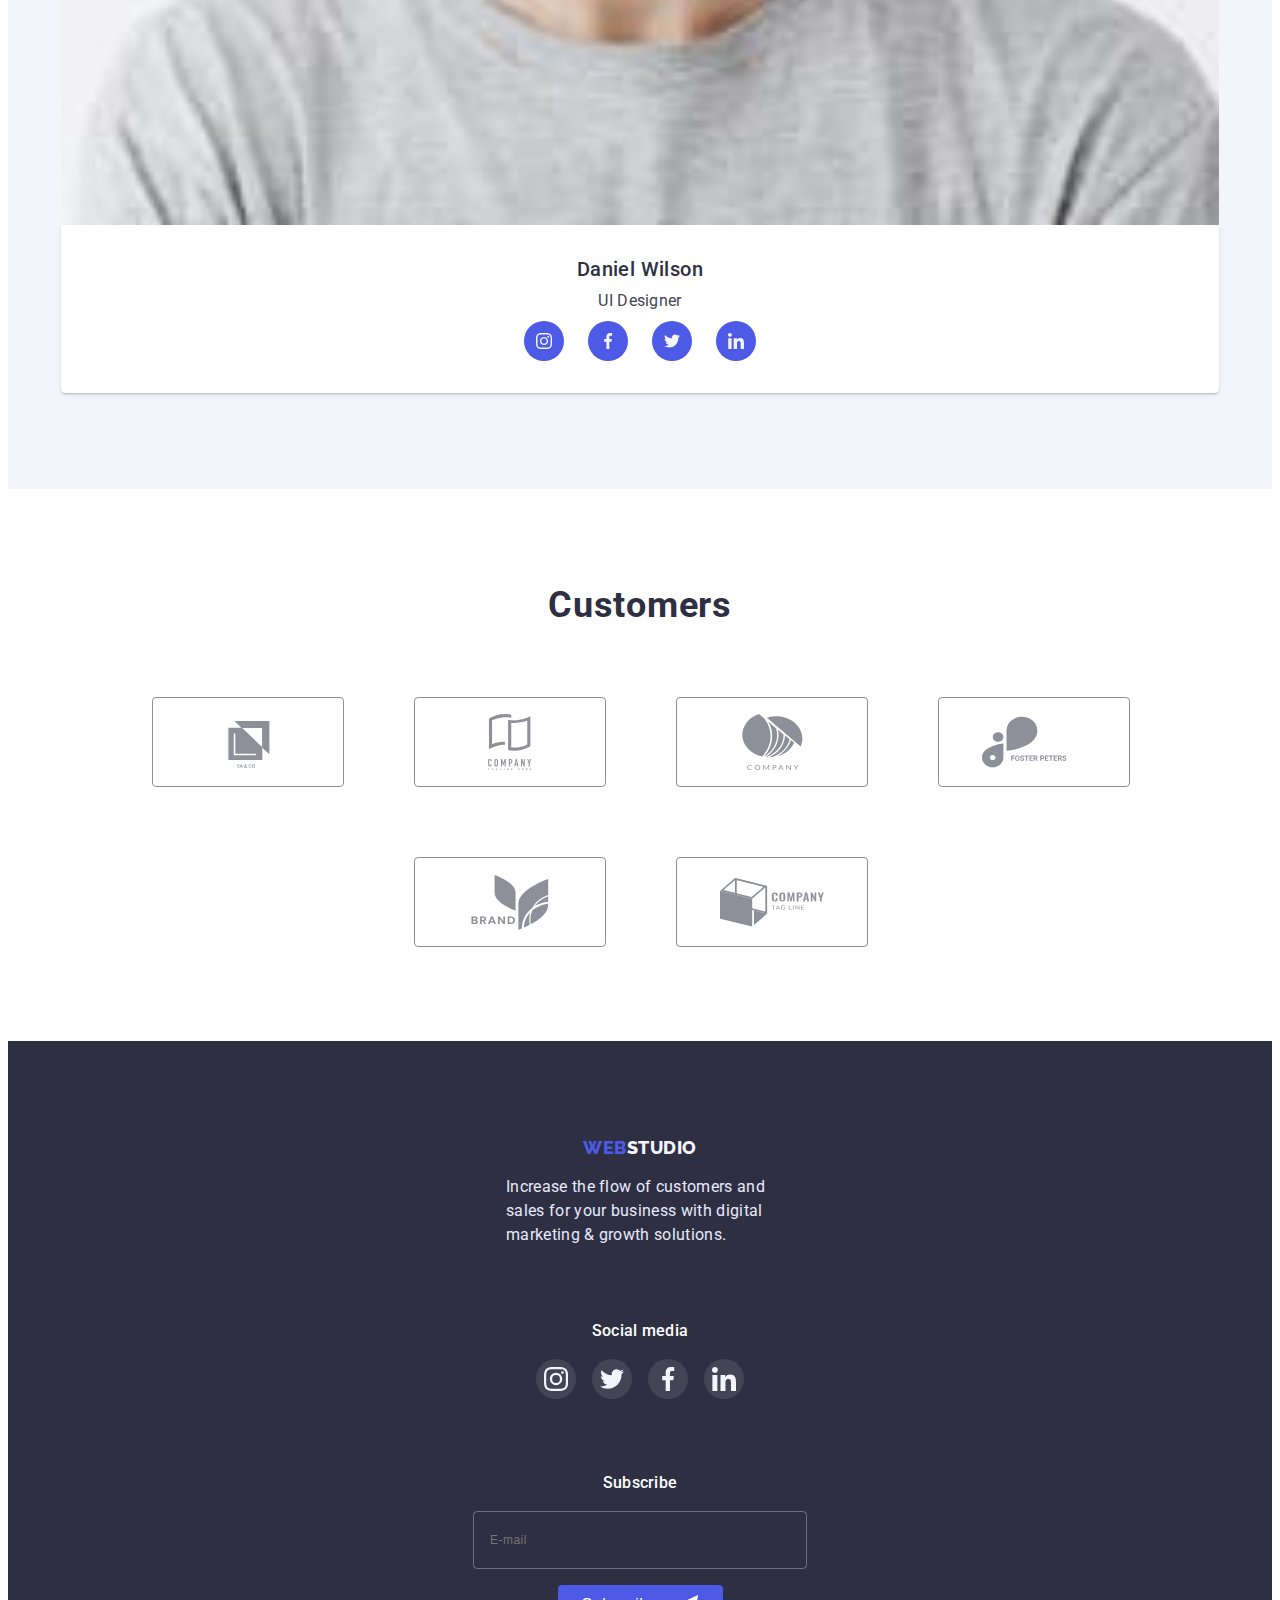
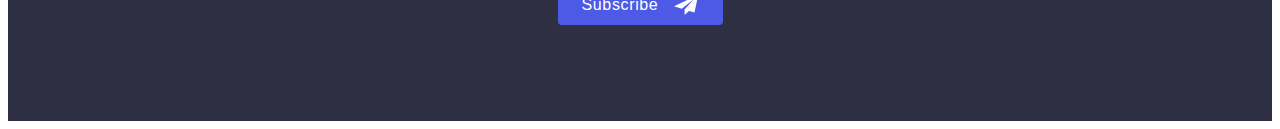
==== commit 7b0c4b81: "Merge branch 'main' of https://github.com/PashaNykon/goit-markup-hw-07" ====
--- a/index.html
+++ b/index.html
@@ -19,13 +19,10 @@
       href="https://fonts.googleapis.com/css2?family=Raleway:wght@800&family=Roboto:wght@400;500;700;900&display=swap"
       rel="stylesheet"
     />
-    <link rel="stylesheet" href="./css/mobile.css" />
-    <link rel="stylesheet" href="./css/tablet.css" />
-    <link rel="stylesheet" href="./css/desktop.css" />
   </head>
   <body>
     <!-- Панель  навігації-->
-    <header class="header">
+    <!-- <header class="header">
       <div class="container container-flex">
         <nav class="header-nav nav-flex">
           <a class="logo link" href="./index.html"
@@ -58,7 +55,7 @@
           </ul>
         </address>
       </div>
-    </header>
+    </header> -->
     <main>
       <!-- Назва компанії -->
       <section class="hero">
@@ -126,7 +123,7 @@
         </div>
       </section>
       <!-- Що ми робимо -->
-      <!-- <section class="products">
+      <section class="products">
         <div class="container">
           <h2 class="products-title">What Are We Doing</h2>
           <ul class="product-list list">
@@ -153,9 +150,9 @@
             </li>
           </ul>
         </div>
-      </section> -->
+      </section>
       <!-- Наша команда -->
-      <!-- <section class="team section">
+      <section class="team section">
         <div class="container">
           <h2 class="team-title">Our Team</h2>
           <ul class="team-list list">
@@ -321,9 +318,9 @@
             </li>
           </ul>
         </div>
-      </section> -->
+      </section>
       <!-- Наші клієнти -->
-      <!-- <section class="customers">
+      <section class="customers">
         <div class="container">
           <h2 class="customers-title">Customers</h2>
           <ul class="customers-list list">
@@ -371,13 +368,13 @@
             </li>
           </ul>
         </div>
-      </section> -->
+      </section>
     </main>
     <!-- Підвал -->
-    <!-- <footer class="footer">
+    <footer class="footer">
       <h2 class="hidden">Footer</h2>
       <div class="container footer-flex">
-        <div>
+        <div class="footer-logo-text">
           <a class="footer-logo link" href="./index.html"
             ><span class="logo-web">Web</span>Studio</a
           >
@@ -386,7 +383,7 @@
             digital marketing & growth solutions.
           </p>
         </div>
-        <div>
+        <div class="soc-media">
           <h3 class="soc-title">Social media</h3>
           <ul class="soc-icon-list list">
             <li class="soc-icon-item">
@@ -501,6 +498,6 @@
         </form>
       </div>
     </div>
-    <script src="./js/modal.js"></script> -->
+    <script src="./js/modal.js"></script>
   </body>
 </html>
--- a/css/styles.css
+++ b/css/styles.css
@@ -32,7 +32,7 @@
 
 img {
   display: block;
-  max-width: 100%;
+  width: 100%;
   height: auto;
 }
 
@@ -55,7 +55,7 @@
 
 .section {
   padding-top: 96px;
-  padding-bottom: px;
+  padding-bottom: 96px;
 }
 
 .hidden {
@@ -106,11 +106,90 @@
   color: var(--web-herobtn-filterbtn-color);
 }
 
-.header-list,
+.header-list {
+  display: flex;
+  gap: 30px;
+}
+
+.header-link {
+  position: relative;
+  font-weight: 500;
+  font-size: 16px;
+  line-height: 1.5;
+  letter-spacing: 0.02em;
+  color: var(--main-color);
+  padding-top: 10px;
+  padding-bottom: 10px;
+  transition: color 250ms cubic-bezier(0.4, 0, 0.2, 1);
+}
+
+.header-link:is(:hover, :focus) {
+  color: var(--hover-focus-color);
+}
+
+.header-link::after {
+  position: absolute;
+  left: 0;
+  bottom: -45%;
+  content: '';
+  width: 100%;
+  height: 4px;
+  background: var(--hover-focus-color);
+  border-radius: 2px;
+  transform: scaleX(0);
+  transition: transform 250ms cubic-bezier(0.4, 0, 0.2, 1);
+}
+
+.header-link:is(:hover, :focus)::after {
+  color: var(--hover-focus-color);
+  transform: scaleX(1);
+}
+
+.header-link.current {
+  color: var(--hover-focus-color);
+}
+
+.header-link.current::after {
+  position: absolute;
+  left: 0;
+  bottom: -45%;
+  content: '';
+  width: 100%;
+  height: 4px;
+  background: var(--hover-focus-color);
+  transform: scaleX(1);
+}
+
+.header-address {
+  margin-left: auto;
+}
+
 .header-address-list {
-  display: none;
-}
-
+  display: flex;
+  gap: 40px;
+}
+
+.header-mail {
+  font-size: 16px;
+  line-height: 1.5;
+  letter-spacing: 0.02em;
+  color: var(--text-color);
+  font-style: normal;
+  transition: color 250ms cubic-bezier(0.4, 0, 0.2, 1);
+}
+
+.header-mail:hover,
+.header-mail:focus {
+  color: var(--hover-focus-color);
+}
+
+.header-tel {
+  font-size: 16px;
+  line-height: 1.5;
+  letter-spacing: 0.02em;
+  color: var(--text-color);
+  font-style: normal;
+}
 /* ------------------------------HERO---------------------------------- */
 
 .hero {
@@ -120,7 +199,7 @@
       rgba(46, 47, 66, 0.7),
       rgba(46, 47, 66, 0.7)
     ),
-    url(../images/hero-bg.jpg);
+    url(../images/hero-bg-mob-1x.jpg);
   background-repeat: no-repeat;
   background-position: center;
   background-size: cover;
@@ -169,20 +248,22 @@
 
 .about-icon {
   display: none;
+  justify-content: center;
+  align-items: center;
+  width: 264px;
+  height: 112px;
+  background-color: var(--filterbtn-footerlogo-team);
+  margin-bottom: 8px;
+  border-radius: 4px;
 }
 
 .about-list {
   display: flex;
-  justify-content: center;
+  flex-direction: column;
   gap: 72px;
-  flex-wrap: wrap;
 }
 .about-item {
-  display: flex;
-  flex-direction: column;
-  justify-content: center;
-  gap: 8px;
-  width: 356px;
+  width: 100%;
 }
 
 .about-title {
@@ -191,7 +272,9 @@
   line-height: 1.11;
   letter-spacing: 0.02em;
   padding-bottom: 8px;
-}
+  text-align: center;
+}
+
 .about-text {
   font-weight: 500;
   font-size: 16px;
@@ -203,6 +286,7 @@
 /* --------------------------------PRODUCTS----------------------------- */
 
 .products {
+  display: none;
   padding-bottom: 120px;
 }
 
@@ -226,6 +310,7 @@
 /* ------------------------------------OUR TEAM----------------------------- */
 
 .team {
+  width: 100%;
   background-color: var(--filterbtn-footerlogo-team);
 }
 
@@ -239,11 +324,12 @@
 
 .team-list {
   display: flex;
-  gap: 24px;
+  flex-direction: column;
+  gap: 72px;
 }
 
 .team-item {
-  width: calc((100% - 72) / 4);
+  width: 100%;
 }
 
 .employees {
@@ -300,8 +386,8 @@
 /* -------------------------------CUSTOMERS----------------------------------- */
 
 .customers {
-  padding-top: 130px;
-  padding-bottom: 120px;
+  padding-top: 96px;
+  padding-bottom: 96px;
   margin: 0 auto;
 }
 
@@ -315,12 +401,13 @@
 
 .customers-list {
   display: flex;
-  justify-content: center;
-  gap: 24px;
+  flex-wrap: wrap;
+  justify-content: center;
+  gap: 72px;
 }
 
 .customers-item {
-  width: 168px;
+  width: 190px;
   height: 88px;
 }
 
@@ -350,14 +437,22 @@
 
 .footer {
   background-color: var(--main-color);
-  padding-top: 100px;
-  padding-bottom: 100px;
+  padding-top: 96px;
+  padding-bottom: 96px;
 }
 
 .footer-flex {
-  position: relative;
-  display: flex;
-  gap: 120px;
+  /* position: relative; */
+  display: flex;
+  flex-direction: column;
+  gap: 72px;
+}
+
+.footer-logo-text {
+  display: flex;
+  flex-direction: column;
+  justify-content: center;
+  align-items: center;
 }
 
 .footer-logo {
@@ -368,6 +463,7 @@
   font-size: 18px;
   line-height: 1.2;
   display: flex;
+  justify-content: center;
   align-items: center;
   letter-spacing: 0.03em;
   text-transform: uppercase;
@@ -376,11 +472,18 @@
 
 .footer-text {
   display: block;
-  width: 264px;
+  width: 268px;
   font-size: 16px;
   line-height: 1.5;
   letter-spacing: 0.02em;
   color: var(--footer-text-color);
+}
+
+.soc-media {
+  display: flex;
+  flex-direction: column;
+  justify-content: center;
+  align-items: center;
 }
 
 .soc-title {
@@ -421,6 +524,7 @@
   margin-bottom: 16px;
   font-weight: 500;
   font-size: 16px;
+  text-align: center;
   line-height: 24px;
   letter-spacing: 0.02em;
   color: #ffffff;
@@ -428,18 +532,21 @@
 
 .subscribe-wrap {
   display: flex;
-  justify-content: center;
-  align-items: center;
-  gap: 24px;
+  flex-direction: column;
+  justify-content: center;
+  align-items: center;
+  gap: 16px;
 }
 
 .footer-subscribe {
-  position: absolute;
-  right: 15px;
+  /* position: absolute;
+  bottom: 0;
+  right: 15px; */
+
 }
 
 .footer-email {
-  width: 264px;
+  width: 300px;
   height: 40px;
   padding: 8px 16px;
   outline: none;
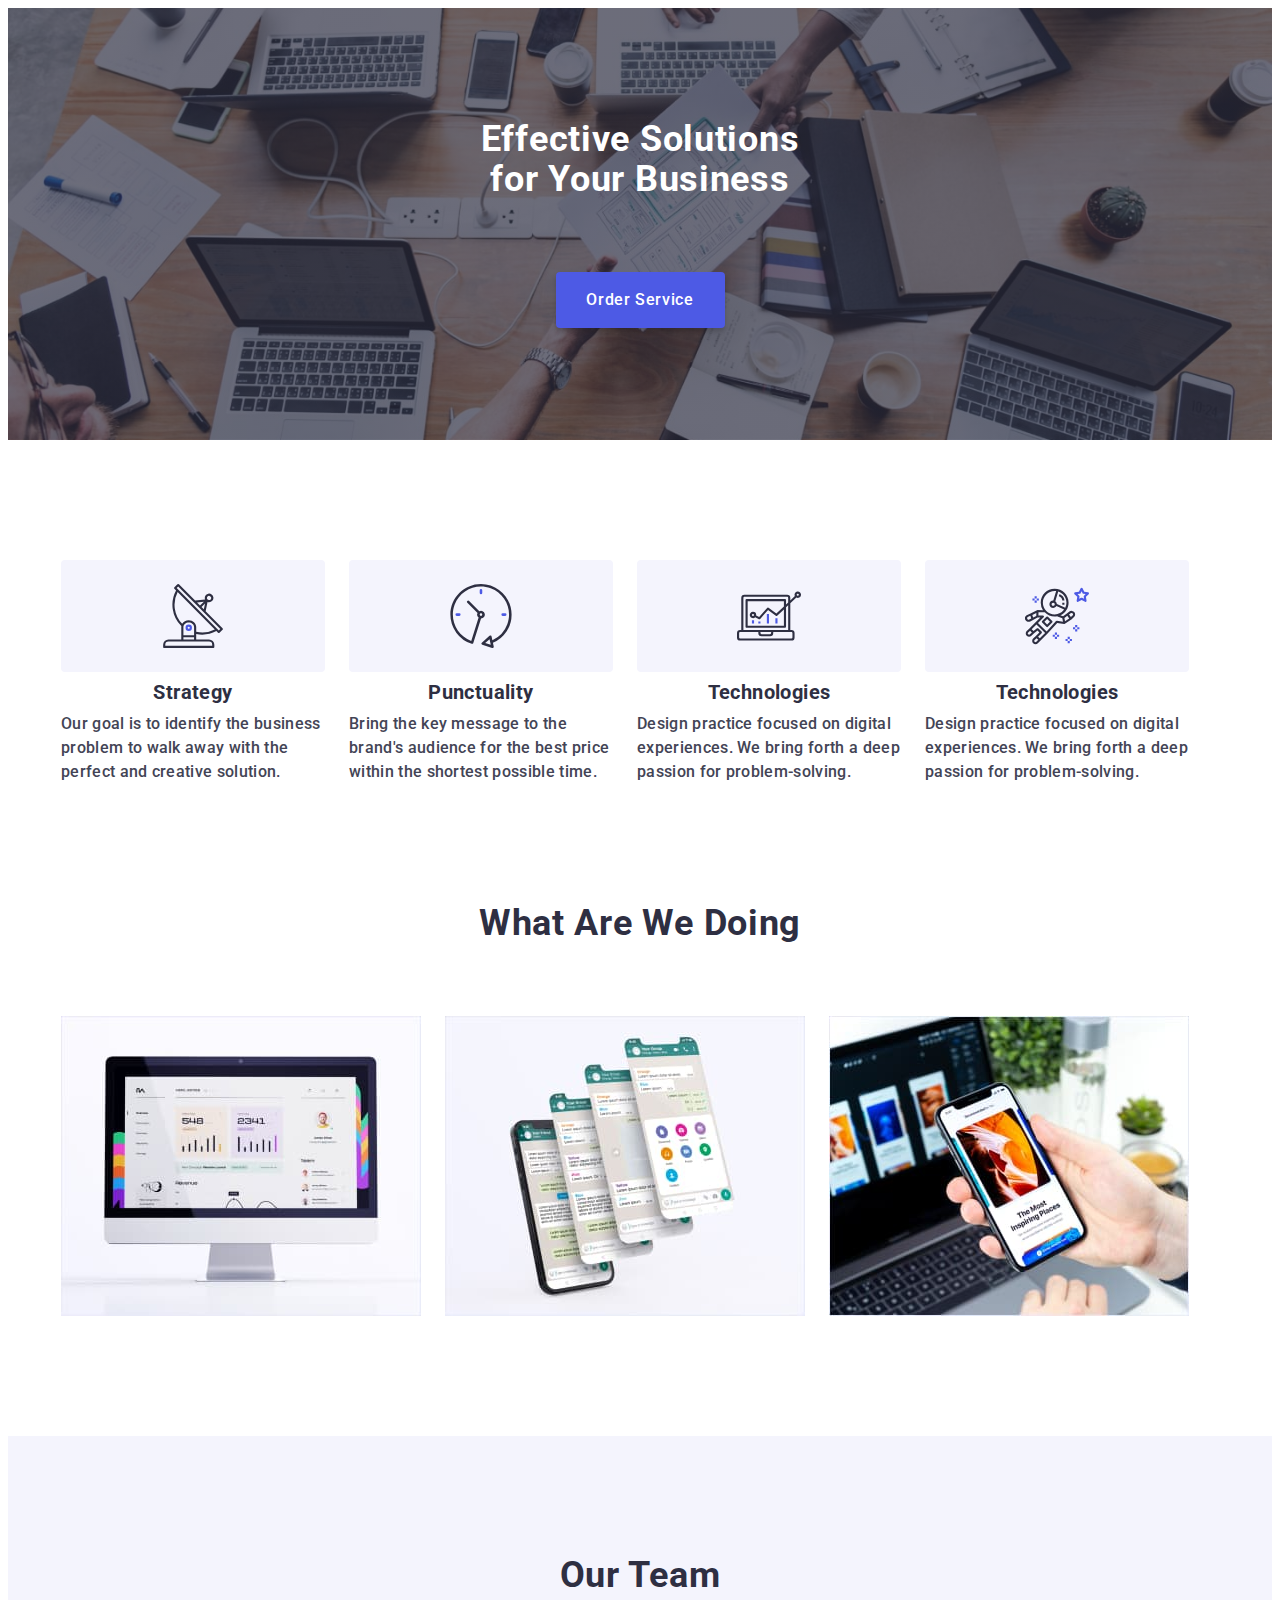
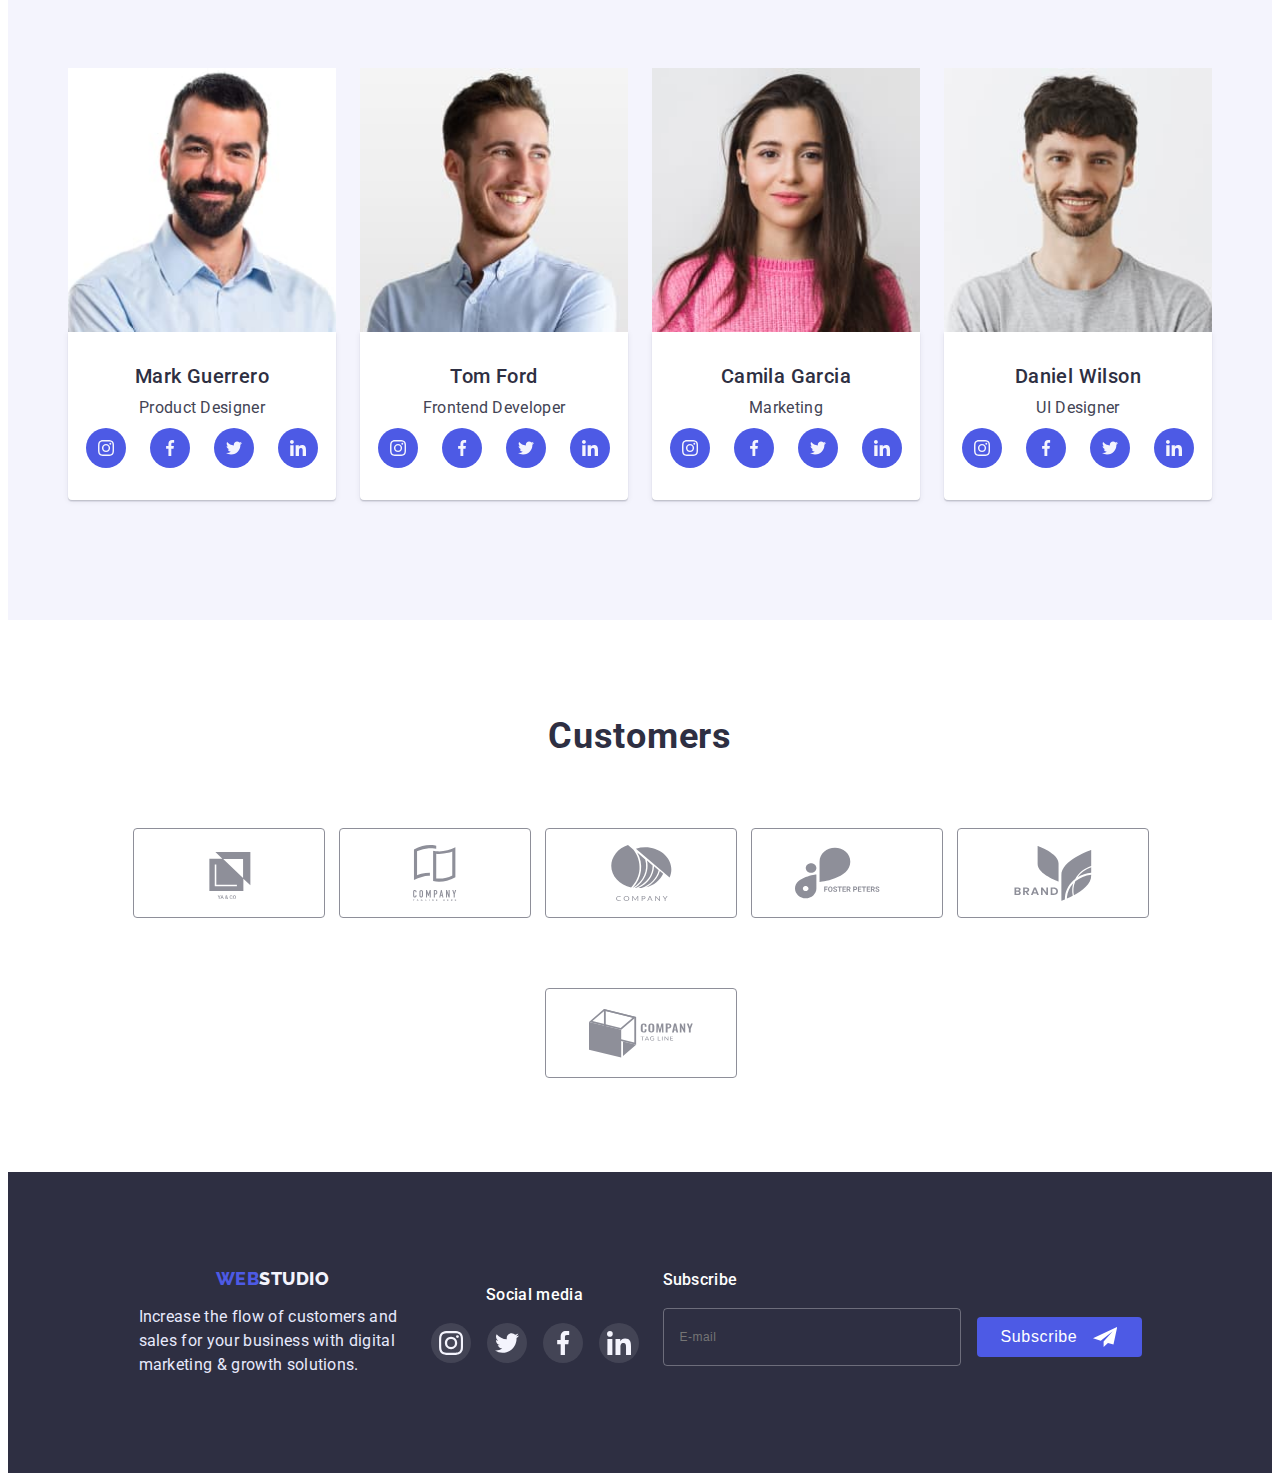
==== commit 7f707fe8: "Без хедера 320 480 768 1200" ====
--- a/index.html
+++ b/index.html
@@ -19,6 +19,9 @@
       href="https://fonts.googleapis.com/css2?family=Raleway:wght@800&family=Roboto:wght@400;500;700;900&display=swap"
       rel="stylesheet"
     />
+    <link rel="stylesheet" href="./css/mobile.css" />
+    <link rel="stylesheet" href="./css/tablet.css" />
+    <link rel="stylesheet" href="./css/desktop.css" />
   </head>
   <body>
     <!-- Панель  навігації-->
--- a/css/styles.css
+++ b/css/styles.css
@@ -403,7 +403,8 @@
   display: flex;
   flex-wrap: wrap;
   justify-content: center;
-  gap: 72px;
+  row-gap: 72px;
+  column-gap: 16px;
 }
 
 .customers-item {
@@ -536,13 +537,6 @@
   justify-content: center;
   align-items: center;
   gap: 16px;
-}
-
-.footer-subscribe {
-  /* position: absolute;
-  bottom: 0;
-  right: 15px; */
-
 }
 
 .footer-email {
--- a/css/mobile.css
+++ b/css/mobile.css
@@ -0,0 +1,9 @@
+@media screen and (min-width: 480px) {
+  .container {
+    width: 428px;
+  }
+
+  .footer-email {
+    width: 396px;
+  }
+}
--- a/css/tablet.css
+++ b/css/tablet.css
@@ -0,0 +1,62 @@
+@media screen and (min-width: 768px) {
+  .container {
+    width: 768px;
+  }
+
+  .img {
+    width: 264px;
+  }
+
+  .hero {linear-gradient(
+      rgba(46, 47, 66, 0.7),
+      rgba(46, 47, 66, 0.7)
+    ),
+    background-image: url(../images/hero-bg-tab-1x.jpg);
+  }
+  .about-list {
+  display: flex;
+  flex-wrap: wrap;
+  flex-direction: unset;
+  row-gap: 72px;
+  column-gap: 24px;
+}
+
+.about-item {
+  width: 356px;
+}
+
+.team-list {
+  display: flex;
+  flex-wrap: wrap;
+  flex-direction: unset;
+  justify-content: center;
+  row-gap: 64px;
+  column-gap: 24px;
+}
+
+.team-item {
+  width: 268px;
+}
+
+.footer-flex {
+   display: flex;
+  flex-wrap: wrap;
+  flex-direction: unset;
+  justify-content: center;
+  column-gap: 24px;
+  row-gap: 72px;
+}
+
+.subscribe-wrap {
+  flex-direction: unset;
+  flex-wrap: wrap;
+}
+
+.subscribe-text {
+ text-align: left;
+}
+
+ .footer-email {
+  width: 264px;
+}
+}
--- a/css/desktop.css
+++ b/css/desktop.css
@@ -0,0 +1,79 @@
+@media screen and (min-width: 1200px) {
+  .container {
+    width: 1158px;
+  }
+
+  .section {
+    padding-top: 120px;
+    padding-bottom: 120px;
+  }
+
+  .header-address-list {
+    flex-direction: unset;
+    gap: 40px;
+  }
+  .header-mail {
+    font-size: 16px;
+    line-height: 1.5;
+    letter-spacing: 0.02em;
+    color: var(--text-color);
+    font-style: normal;
+    transition: color 250ms cubic-bezier(0.4, 0, 0.2, 1);
+  }
+  .header-tel {
+    font-size: 16px;
+    line-height: 1.5;
+    letter-spacing: 0.02em;
+    color: var(--text-color);
+    font-style: normal;
+  }
+
+  .hero {
+    background-image: linear-gradient(
+        rgba(46, 47, 66, 0.7),
+        rgba(46, 47, 66, 0.7)
+      ),
+      url(../images/hero-bg-desk-1x.jpg);
+  }
+
+  .about-list {
+    flex-wrap: unset;
+    gap: 24px;
+  }
+
+  .about-item {
+    width: 264px;
+  }
+
+  .about-icon {
+    display: flex;
+    justify-content: center;
+    align-items: center;
+    width: 264px;
+    height: 112px;
+    background-color: var(--filterbtn-footerlogo-team);
+    margin-bottom: 8px;
+    border-radius: 4px;
+  }
+
+  .about-title {
+    font-weight: 700;
+    font-size: 20px;
+    line-height: 1.2;
+    letter-spacing: 0.02em;
+    padding-bottom: 8px;
+  }
+
+  .products {
+    display: block;
+      }
+
+  .team-list {
+    display: flex;
+    flex-wrap: unset;
+    flex-direction: unset;
+    justify-content: center;
+    row-gap: 64px;
+    column-gap: 24px;
+  }
+}
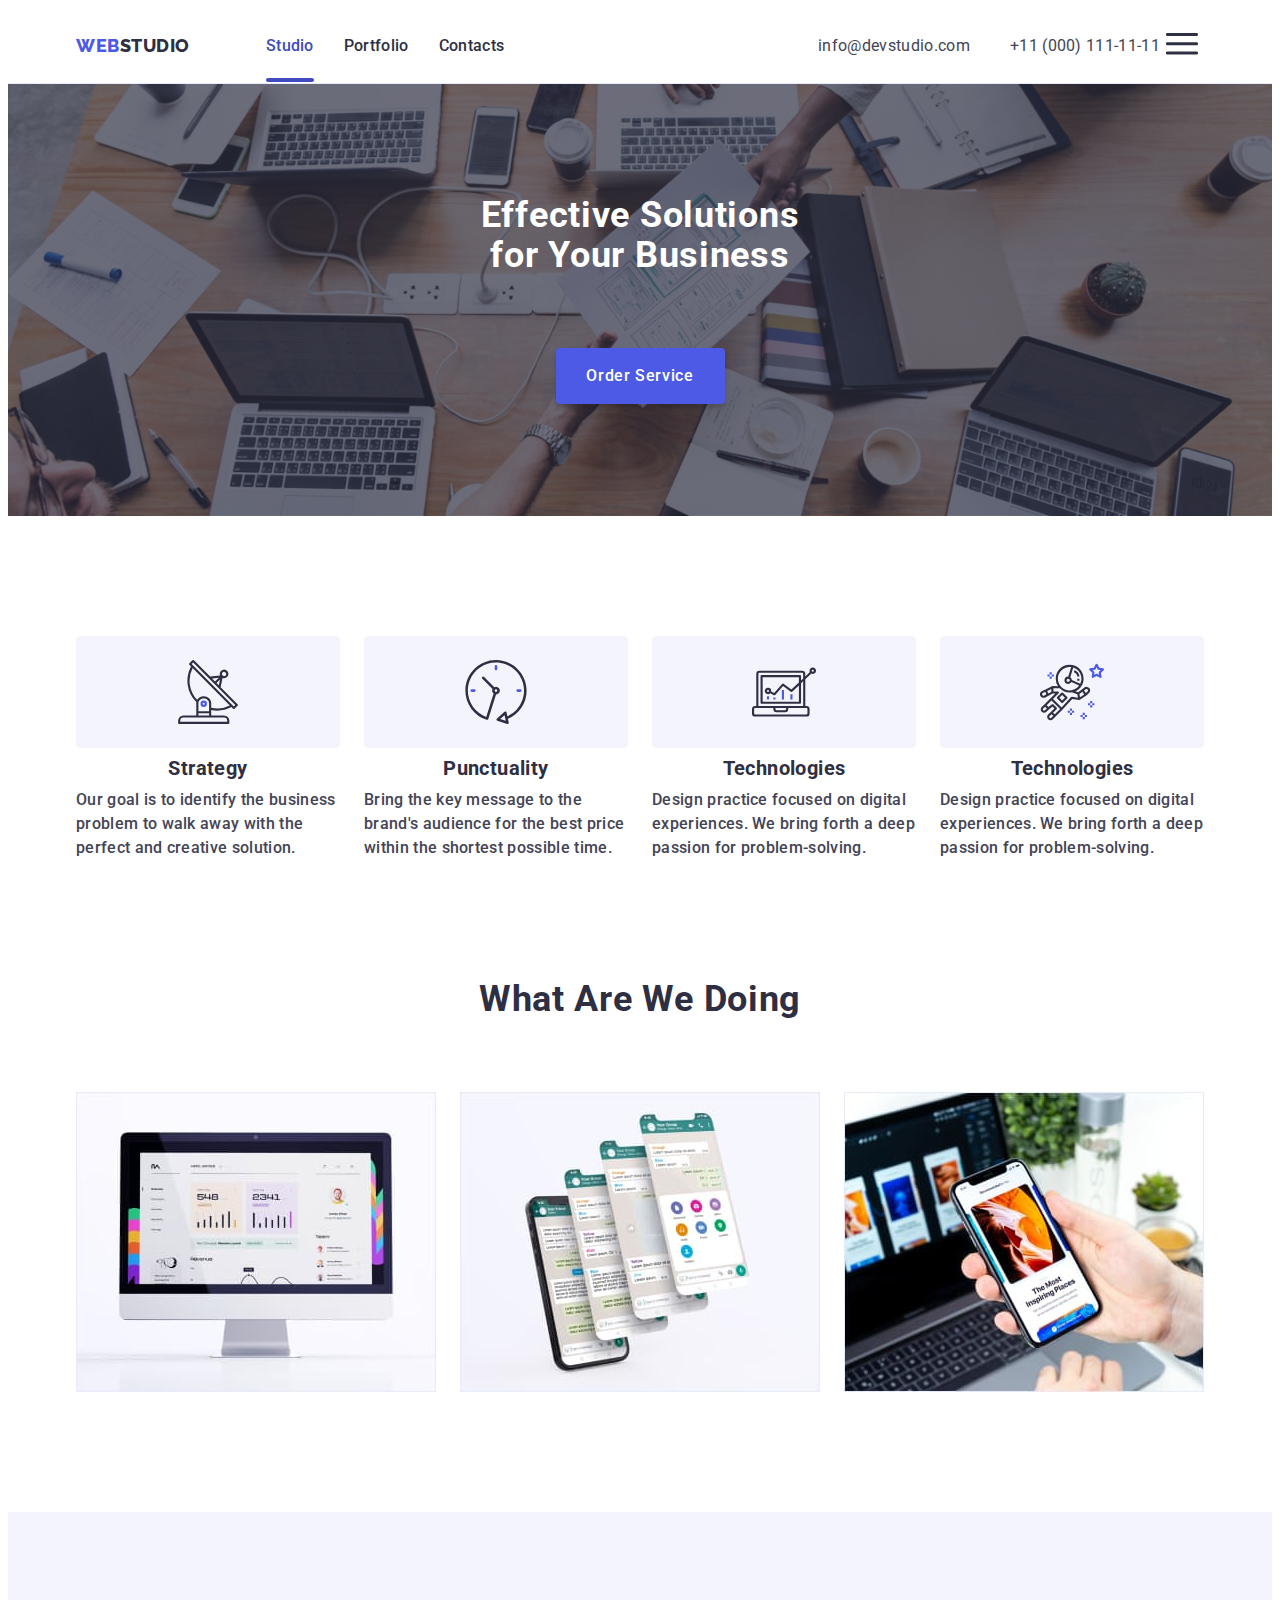
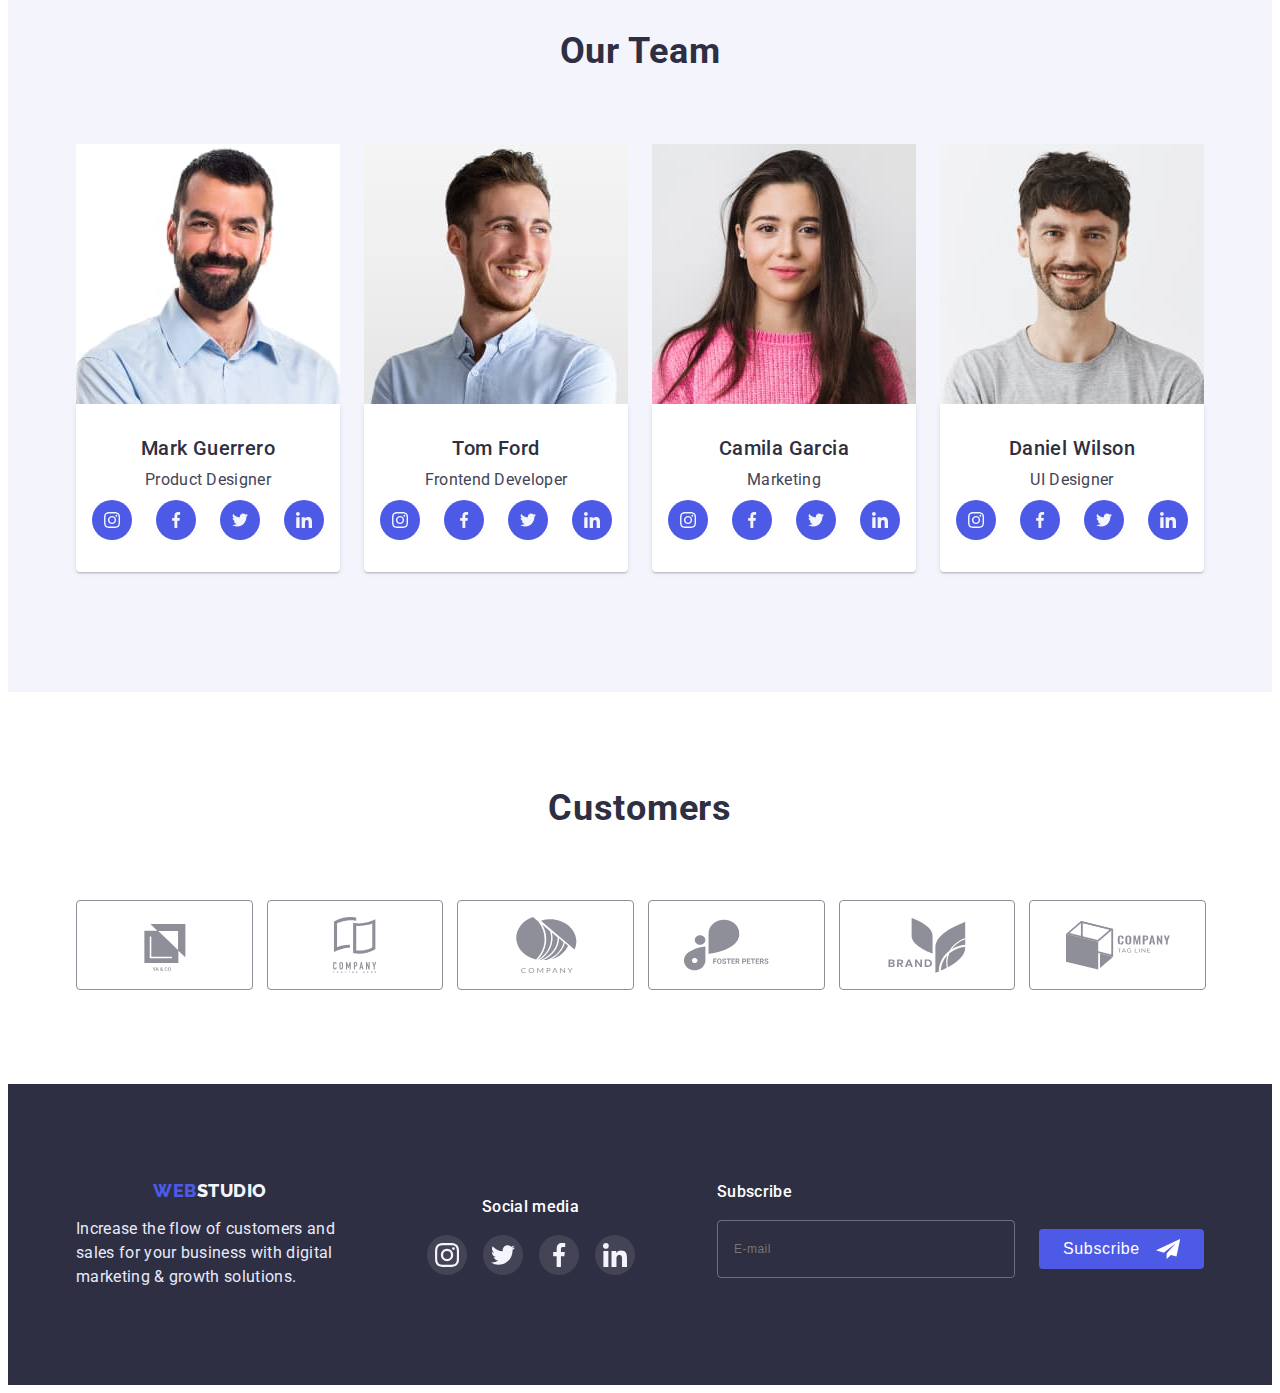
==== commit 666a1ebb: "мобільне меню, картинки 2х" ====
--- a/index.html
+++ b/index.html
@@ -25,7 +25,7 @@
   </head>
   <body>
     <!-- Панель  навігації-->
-    <!-- <header class="header">
+    <header class="header">
       <div class="container container-flex">
         <nav class="header-nav nav-flex">
           <a class="logo link" href="./index.html"
@@ -57,8 +57,83 @@
             </li>
           </ul>
         </address>
+        <button type="button" class="mobile-menu-open" data-menu-open>
+          <svg class="mobile-menu-icon" width="32" height="22">
+            <use href="./images/icons.svg#icon-mobile-menu"></use>
+          </svg>
+        </button>
       </div>
-    </header> -->
+      <div class="mobile-menu is-hidden" data-menu>
+        <div class="mobile-menu-container">
+          <div>
+            <button type="button" class="mobile-menu-close" data-menu-close>
+              <svg class="modal-close-icon" width="8" height="8">
+                <use href="./images/icons.svg#icon-close"></use>
+              </svg>
+            </button>
+            <ul class="mobile-menu-list list">
+              <li class="mobile-menu-item">
+                <a class="mobile-menu-link link current" href="">Studio</a>
+              </li>
+              <li class="mobile-menu-item">
+                <a class="mobile-menu-link link" href="./portfolio.html"
+                  >Portfolio</a
+                >
+              </li>
+              <li class="mobile-menu-item">
+                <a class="mobile-menu-link link" href="">Contacts</a>
+              </li>
+            </ul>
+          </div>
+          <div>
+            <ul class="mobile-menu-address-list list">
+              <li class="mobile-menu-address-item">
+                <a class="mobile-menu-tel link" href="tel:+110001111111"
+                  >+11 (000) 111-11-11</a
+                >
+              </li>
+              <li class="mobile-menu-address-item">
+                <a
+                  class="mobile-menu-mail link"
+                  href="mailto:info@devstudio.com"
+                  >info@devstudio.com</a
+                >
+              </li>
+            </ul>
+            <ul class="mobile-menu-icons-list list">
+              <li class="mobile-menu-icons-item">
+                <a href="" class="mobile-menu-icons-link link">
+                  <svg class="mobile-menu-icon" width="16" height="16">
+                    <use href="./images/icons.svg#icon-instagram"></use>
+                  </svg>
+                </a>
+              </li>
+              <li class="mobile-menu-icons-item">
+                <a href="" class="mobile-menu-icons-link link">
+                  <svg class="mobile-menu-icon" width="16" height="16">
+                    <use href="./images/icons.svg#icon-facebook"></use>
+                  </svg>
+                </a>
+              </li>
+              <li class="mobile-menu-icons-item">
+                <a href="" class="mobile-menu-icons-link link">
+                  <svg class="mobile-menu-icon" width="16" height="16">
+                    <use href="./images/icons.svg#icon-twitter"></use>
+                  </svg>
+                </a>
+              </li>
+              <li class="mobile-menu-icons-item">
+                <a href="" class="mobile-menu-icons-link link">
+                  <svg class="mobile-menu-icon" width="16" height="16">
+                    <use href="./images/icons.svg#icon-linkedin"></use>
+                  </svg>
+                </a>
+              </li>
+            </ul>
+          </div>
+        </div>
+      </div>
+    </header>
     <main>
       <!-- Назва компанії -->
       <section class="hero">
@@ -132,6 +207,7 @@
           <ul class="product-list list">
             <li class="product-item">
               <img
+                srcset="./images/img1.jpg 1x, ./images/img1-2x.jpg 2x"
                 src="./images/img1.jpg"
                 alt="Web-page on the monitor"
                 width="360"
@@ -139,6 +215,7 @@
             </li>
             <li class="product-item">
               <img
+                srcset="./images/img2.jpg 1x, ./images/img2-2x.jpg 2x"
                 src="./images/img2.jpg"
                 alt="Application on the mobilephone"
                 width="360"
@@ -146,6 +223,7 @@
             </li>
             <li class="product-item">
               <img
+                srcset="./images/img3.jpg 1x, ./images/img3-2x.jpg 2x"
                 src="./images/img3.jpg"
                 alt="Application on the mobilephone and noutbook behind mobilephone"
                 width="360"
@@ -161,6 +239,10 @@
           <ul class="team-list list">
             <li class="team-item">
               <img
+                srcset="
+                  ./images/markguerrero.jpg    1x,
+                  ./images/markguerrero-2x.jpg 2x
+                "
                 src="./images/markguerrero.jpg"
                 alt="markguerrero"
                 width="264"
@@ -201,7 +283,12 @@
               </div>
             </li>
             <li class="team-item">
-              <img src="./images/tomford.jpg" alt="tomford" width="264" />
+              <img
+                srcset="./images/tomford.jpg 1x, ./images/tomford-2x.jpg 2x"
+                src="./images/tomford.jpg"
+                alt="tomford"
+                width="264"
+              />
               <div class="employees">
                 <h3 class="team-name">Tom Ford</h3>
                 <p class="team-text">Frontend Developer</p>
@@ -239,6 +326,10 @@
             </li>
             <li class="team-item">
               <img
+                srcset="
+                  ./images/camilagarcia.jpg    1x,
+                  ./images/camilagarcia-2x.jpg 2x
+                "
                 src="./images/camilagarcia.jpg"
                 alt="camilagarcia"
                 width="264"
@@ -280,6 +371,10 @@
             </li>
             <li class="team-item">
               <img
+                srcset="
+                  ./images/danielwilson.jpg    1x,
+                  ./images/danielwilson-2x.jpg 2x
+                "
                 src="./images/danielwilson.jpg"
                 alt="danielwilson"
                 width="264"
@@ -502,5 +597,6 @@
       </div>
     </div>
     <script src="./js/modal.js"></script>
+    <script src="./js/mobile-menu.js"></script>
   </body>
 </html>
--- a/css/styles.css
+++ b/css/styles.css
@@ -32,7 +32,6 @@
 
 img {
   display: block;
-  width: 100%;
   height: auto;
 }
 
@@ -46,11 +45,10 @@
 }
 
 .container {
-  max-width: 1158px;
+  width: 100%;
   padding-left: 15px;
   padding-right: 15px;
   margin: 0 auto;
-  /* outline: 2px solid red; */
 }
 
 .section {
@@ -71,6 +69,10 @@
   overflow: hidden;
 }
 
+.no-scroll {
+  overflow: hidden;
+}
+
 /* ======================INDEX.HTML======================= */
 /* -----------------------HEADER------------------------ */
 
@@ -83,6 +85,7 @@
 .container-flex {
   display: flex;
   align-items: center;
+  justify-content: space-between;
 }
 
 .nav-flex {
@@ -106,90 +109,117 @@
   color: var(--web-herobtn-filterbtn-color);
 }
 
-.header-list {
-  display: flex;
-  gap: 30px;
-}
-
-.header-link {
-  position: relative;
-  font-weight: 500;
-  font-size: 16px;
-  line-height: 1.5;
-  letter-spacing: 0.02em;
+.header-list,
+.header-address-list {
+  display: none;
+}
+
+.mobile-menu-open {
+  display: block;
+  background-color: transparent;
+  border: none;
+  cursor: pointer;
+}
+
+.mobile-menu-icon {
+  stroke: var(--main-color);
+}
+
+.mobile-menu-container {
+  width: 100%;
+  height: 100%;
+  display: flex;
+  flex-direction: column;
+  justify-content: space-between;
+  padding-left: 15px;
+  padding-right: 15px;
+  margin: 0 auto;
+  overflow-y: auto;
+}
+
+.mobile-menu {
+  position: fixed;
+  top: 0;
+  width: 100%;
+  height: 100%;
+  z-index: 1;
+  background-color: #fff;
+  padding-top: 40px;
+  padding-bottom: 40px;
+  box-shadow: 0px 2px 1px rgba(46, 47, 66, 0.08),
+    0px 1px 1px rgba(46, 47, 66, 0.16), 0px 1px 6px rgba(46, 47, 66, 0.08);
+}
+
+.mobile-menu-list {
+  display: flex;
+  flex-direction: column;
+  gap: 40px;
+  margin-top: 16px;
+}
+
+.mobile-menu-link {
+  font-weight: 700;
+  font-size: 36px;
+  line-height: 40px;
   color: var(--main-color);
-  padding-top: 10px;
-  padding-bottom: 10px;
   transition: color 250ms cubic-bezier(0.4, 0, 0.2, 1);
 }
 
-.header-link:is(:hover, :focus) {
+.mobile-menu-link:is(:hover, :focus) {
   color: var(--hover-focus-color);
 }
 
-.header-link::after {
-  position: absolute;
-  left: 0;
-  bottom: -45%;
-  content: '';
-  width: 100%;
-  height: 4px;
-  background: var(--hover-focus-color);
-  border-radius: 2px;
-  transform: scaleX(0);
-  transition: transform 250ms cubic-bezier(0.4, 0, 0.2, 1);
-}
-
-.header-link:is(:hover, :focus)::after {
+.mobile-menu-address-list {
+  display: flex;
+  flex-direction: column;
+  gap: 40px;
+  margin-bottom: 48px;
+}
+
+.mobile-menu-tel {
+  font-weight: 600;
+  font-size: 30px;
+  line-height: 40px;
+  transition: color 250ms cubic-bezier(0.4, 0, 0.2, 1);
+}
+
+.mobile-menu-tel:hover,
+.mobile-menu-tel:focus {
   color: var(--hover-focus-color);
-  transform: scaleX(1);
-}
-
-.header-link.current {
-  color: var(--hover-focus-color);
-}
-
-.header-link.current::after {
-  position: absolute;
-  left: 0;
-  bottom: -45%;
-  content: '';
-  width: 100%;
-  height: 4px;
-  background: var(--hover-focus-color);
-  transform: scaleX(1);
-}
-
-.header-address {
-  margin-left: auto;
-}
-
-.header-address-list {
-  display: flex;
+}
+
+.mobile-menu-mail {
+  font-weight: 500;
+  font-size: 20px;
+  line-height: 24px;
+}
+
+.mobile-menu-icons-list {
+  display: flex;
+  justify-content: center;
   gap: 40px;
 }
 
-.header-mail {
-  font-size: 16px;
-  line-height: 1.5;
-  letter-spacing: 0.02em;
-  color: var(--text-color);
-  font-style: normal;
-  transition: color 250ms cubic-bezier(0.4, 0, 0.2, 1);
-}
-
-.header-mail:hover,
-.header-mail:focus {
-  color: var(--hover-focus-color);
-}
-
-.header-tel {
-  font-size: 16px;
-  line-height: 1.5;
-  letter-spacing: 0.02em;
-  color: var(--text-color);
-  font-style: normal;
-}
+.mobile-menu-icons-item {
+  width: 40px;
+  height: 40px;
+}
+
+.mobile-menu-icons-link {
+  width: 100%;
+  height: 100%;
+  border-radius: 50%;
+  display: flex;
+  justify-content: center;
+  align-items: center;
+  background-color: var(--web-herobtn-filterbtn-color);
+  transition: background-color 250ms cubic-bezier(0.4, 0, 0.2, 1);
+}
+
+.mobile-menu-icons-link:is(:hover, :focus) {
+  background-color: var(--hover-focus-color);
+}
+
 /* ------------------------------HERO---------------------------------- */
 
 .hero {
@@ -208,6 +238,18 @@
   margin: 0 auto;
 }
 
+@media (min-device-pixel-ratio: 2),
+  (min-resolution: 192dpi),
+  (min-resolution: 2dppx) {
+  .hero {
+    background-image: linear-gradient(
+        rgba(46, 47, 66, 0.7),
+        rgba(46, 47, 66, 0.7)
+      ),
+      url(../images/hero-bg-mob-2x.jpg);
+  }
+}
+
 .hero-title {
   text-align: center;
   max-width: 330px;
@@ -287,24 +329,6 @@
 
 .products {
   display: none;
-  padding-bottom: 120px;
-}
-
-.products-title {
-  font-size: 36px;
-  line-height: 1.11;
-  letter-spacing: 0.02em;
-  margin-bottom: 72px;
-  text-align: center;
-}
-
-.product-list {
-  display: flex;
-  gap: 24px;
-}
-
-.product-item {
-  width: calc((100% - 48) / 3);
 }
 
 /* ------------------------------------OUR TEAM----------------------------- */
@@ -325,11 +349,13 @@
 .team-list {
   display: flex;
   flex-direction: column;
+  justify-content: center;
+  align-items: center;
   gap: 72px;
 }
 
 .team-item {
-  width: 100%;
+  width: 264px;
 }
 
 .employees {
@@ -443,7 +469,6 @@
 }
 
 .footer-flex {
-  /* position: relative; */
   display: flex;
   flex-direction: column;
   gap: 72px;
@@ -536,7 +561,7 @@
   flex-direction: column;
   justify-content: center;
   align-items: center;
-  gap: 16px;
+  gap: 24px;
 }
 
 .footer-email {
@@ -710,7 +735,7 @@
   left: 50%;
   padding: 24px;
   transform: translate(-50%, -50%) scale(1);
-  width: 408px;
+  width: 300px;
   min-height: 576px;
   background-color: #fcfcfc;
   box-shadow: 0px 1px 1px rgba(0, 0, 0, 0.14), 0px 1px 3px rgba(0, 0, 0, 0.12),
@@ -723,7 +748,8 @@
   transform: translate(-50%, -50%) scale(0);
 }
 
-.modal-close {
+.modal-close,
+.mobile-menu-close {
   width: 24px;
   height: 24px;
   display: flex;
@@ -739,7 +765,8 @@
     fill 250ms cubic-bezier(0.4, 0, 0.2, 1);
 }
 
-.modal-close:is(:hover, :focus) {
+.modal-close,
+.mobile-menu-close:is(:hover, :focus) {
   background-color: var(--hover-focus-color);
   fill: #ffffff;
 }
--- a/css/mobile.css
+++ b/css/mobile.css
@@ -1,9 +1,26 @@
 @media screen and (min-width: 480px) {
   .container {
+    max-width: 428px;
+  }
+
+  .mobile-menu-container {
     width: 428px;
+  }
+
+  .mobile-menu-tel {
+    font-size: 36px;
+  }
+
+  .mobile-menu-icons-list {
+    gap: 54px;
   }
 
   .footer-email {
     width: 396px;
   }
+
+  .modal {
+    width: 392px;
+    min-height: 586px;
+  }
 }
--- a/css/tablet.css
+++ b/css/tablet.css
@@ -1,62 +1,161 @@
 @media screen and (min-width: 768px) {
   .container {
-    width: 768px;
+    max-width: 768px;
   }
 
-  .img {
+  .hero {
+    background-image: linear-gradient(
+        rgba(46, 47, 66, 0.7),
+        rgba(46, 47, 66, 0.7)
+      ),
+      url(../images/hero-bg-tab-1x.jpg);
+  }
+
+  @media (min-device-pixel-ratio: 2),
+    (min-resolution: 192dpi),
+    (min-resolution: 2dppx) {
+    .hero {
+      background-image: linear-gradient(
+          rgba(46, 47, 66, 0.7),
+          rgba(46, 47, 66, 0.7)
+        ),
+        url(../images/hero-bg-tab-2x.jpg);
+    }
+  }
+
+  .header-list {
+    display: flex;
+    gap: 30px;
+  }
+
+  .header-link {
+    position: relative;
+    font-weight: 500;
+    font-size: 16px;
+    line-height: 1.5;
+    letter-spacing: 0.02em;
+    color: var(--main-color);
+    padding-top: 10px;
+    padding-bottom: 10px;
+    transition: color 250ms cubic-bezier(0.4, 0, 0.2, 1);
+  }
+
+  .header-link:is(:hover, :focus) {
+    color: var(--hover-focus-color);
+  }
+
+  .header-link::after {
+    position: absolute;
+    left: 0;
+    bottom: -70%;
+    content: '';
+    width: 100%;
+    height: 4px;
+    background: var(--hover-focus-color);
+    border-radius: 2px;
+    transform: scaleX(0);
+    transition: transform 250ms cubic-bezier(0.4, 0, 0.2, 1);
+  }
+
+  .header-link:is(:hover, :focus)::after {
+    color: var(--hover-focus-color);
+    transform: scaleX(1);
+  }
+
+  .header-link.current {
+    color: var(--hover-focus-color);
+  }
+
+  .header-link.current::after {
+    position: absolute;
+    left: 0;
+    bottom: -70%;
+    content: '';
+    width: 100%;
+    height: 4px;
+    background: var(--hover-focus-color);
+    transform: scaleX(1);
+  }
+
+  .header-address {
+    margin-left: auto;
+  }
+
+  .header-address-list {
+    display: flex;
+    flex-direction: column;
+    gap: 4px;
+  }
+
+  .header-mail {
+    font-size: 12px;
+    line-height: 1.33;
+    letter-spacing: 0.02em;
+    color: var(--text-color);
+    font-style: normal;
+    transition: color 250ms cubic-bezier(0.4, 0, 0.2, 1);
+  }
+
+  .header-mail:hover,
+  .header-mail:focus {
+    color: var(--hover-focus-color);
+  }
+
+  .header-tel {
+    font-size: 12px;
+    line-height: 1.33;
+    letter-spacing: 0.02em;
+    color: var(--text-color);
+    font-style: normal;
+  }
+
+  .mobile-menu {
+    display: none;
+  }
+
+  .about-list {
+    flex-wrap: wrap;
+    flex-direction: unset;
+    row-gap: 72px;
+    column-gap: 24px;
+  }
+
+  .about-item {
+    width: 356px;
+  }
+
+  .team-list {
+    flex-wrap: wrap;
+    flex-direction: unset;
+    row-gap: 64px;
+    column-gap: 24px;
+  }
+
+  .footer-flex {
+    display: flex;
+    flex-wrap: wrap;
+    flex-direction: unset;
+    justify-content: flex-start;
+    column-gap: 24px;
+    row-gap: 72px;
+    padding-left: 85px;
+  }
+
+  .subscribe-wrap {
+    flex-direction: unset;
+    flex-wrap: wrap;
+  }
+
+  .subscribe-text {
+    text-align: left;
+  }
+
+  .footer-email {
     width: 264px;
   }
 
-  .hero {linear-gradient(
-      rgba(46, 47, 66, 0.7),
-      rgba(46, 47, 66, 0.7)
-    ),
-    background-image: url(../images/hero-bg-tab-1x.jpg);
+  .modal {
+    width: 408px;
+    min-height: 586px;
   }
-  .about-list {
-  display: flex;
-  flex-wrap: wrap;
-  flex-direction: unset;
-  row-gap: 72px;
-  column-gap: 24px;
 }
-
-.about-item {
-  width: 356px;
-}
-
-.team-list {
-  display: flex;
-  flex-wrap: wrap;
-  flex-direction: unset;
-  justify-content: center;
-  row-gap: 64px;
-  column-gap: 24px;
-}
-
-.team-item {
-  width: 268px;
-}
-
-.footer-flex {
-   display: flex;
-  flex-wrap: wrap;
-  flex-direction: unset;
-  justify-content: center;
-  column-gap: 24px;
-  row-gap: 72px;
-}
-
-.subscribe-wrap {
-  flex-direction: unset;
-  flex-wrap: wrap;
-}
-
-.subscribe-text {
- text-align: left;
-}
-
- .footer-email {
-  width: 264px;
-}
-}
--- a/css/desktop.css
+++ b/css/desktop.css
@@ -1,6 +1,6 @@
 @media screen and (min-width: 1200px) {
   .container {
-    width: 1158px;
+    max-width: 1128px;
   }
 
   .section {
@@ -12,6 +12,15 @@
     flex-direction: unset;
     gap: 40px;
   }
+
+  .header-link::after {
+    bottom: -45%;
+  }
+
+  .header-link.current::after {
+    bottom: -45%;
+  }
+
   .header-mail {
     font-size: 16px;
     line-height: 1.5;
@@ -20,12 +29,17 @@
     font-style: normal;
     transition: color 250ms cubic-bezier(0.4, 0, 0.2, 1);
   }
+
   .header-tel {
     font-size: 16px;
     line-height: 1.5;
     letter-spacing: 0.02em;
     color: var(--text-color);
     font-style: normal;
+  }
+
+  .mobile-menu {
+    display: none;
   }
 
   .hero {
@@ -36,44 +50,71 @@
       url(../images/hero-bg-desk-1x.jpg);
   }
 
+  @media (min-device-pixel-ratio: 2),
+    (min-resolution: 192dpi),
+    (min-resolution: 2dppx) {
+    .hero {
+      background-image: linear-gradient(
+          rgba(46, 47, 66, 0.7),
+          rgba(46, 47, 66, 0.7)
+        ),
+        url(../images/hero-bg-desk-2x.jpg);
+    }
+  }
+
   .about-list {
     flex-wrap: unset;
     gap: 24px;
   }
 
   .about-item {
-    width: 264px;
+    width: 100%;
   }
 
   .about-icon {
     display: flex;
-    justify-content: center;
-    align-items: center;
-    width: 264px;
-    height: 112px;
-    background-color: var(--filterbtn-footerlogo-team);
-    margin-bottom: 8px;
-    border-radius: 4px;
   }
 
   .about-title {
-    font-weight: 700;
     font-size: 20px;
     line-height: 1.2;
-    letter-spacing: 0.02em;
-    padding-bottom: 8px;
   }
 
   .products {
     display: block;
-      }
+    padding-bottom: 120px;
+  }
+
+  .products-title {
+    font-size: 36px;
+    line-height: 1.11;
+    letter-spacing: 0.02em;
+    margin-bottom: 72px;
+    text-align: center;
+  }
+
+  .product-list {
+    display: flex;
+    gap: 24px;
+  }
+
+  .product-item {
+    width: calc((100% - 48) / 3);
+  }
 
   .team-list {
-    display: flex;
     flex-wrap: unset;
     flex-direction: unset;
-    justify-content: center;
     row-gap: 64px;
     column-gap: 24px;
   }
+
+  .customers-list {
+    flex-wrap: unset;
+  }
+
+  .footer-flex {
+    justify-content: space-between;
+    padding-left: 15px;
+  }
 }
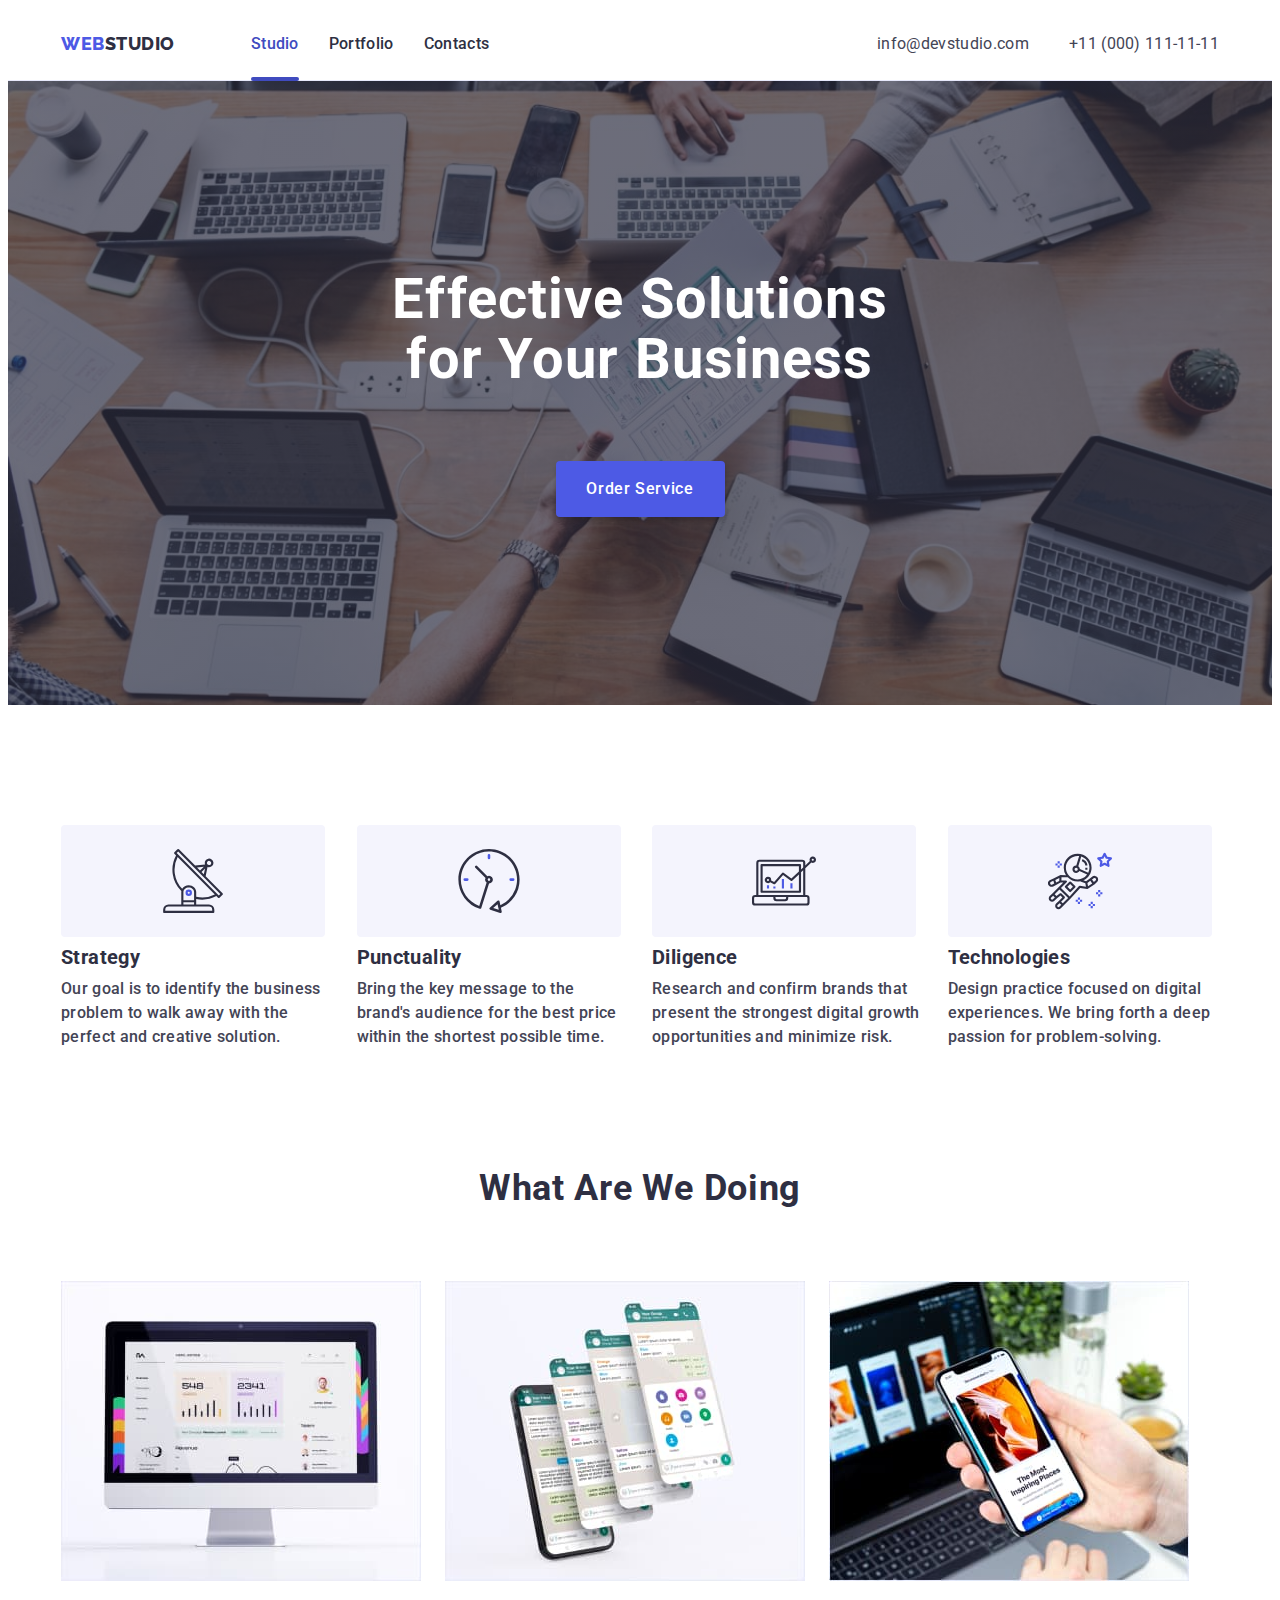
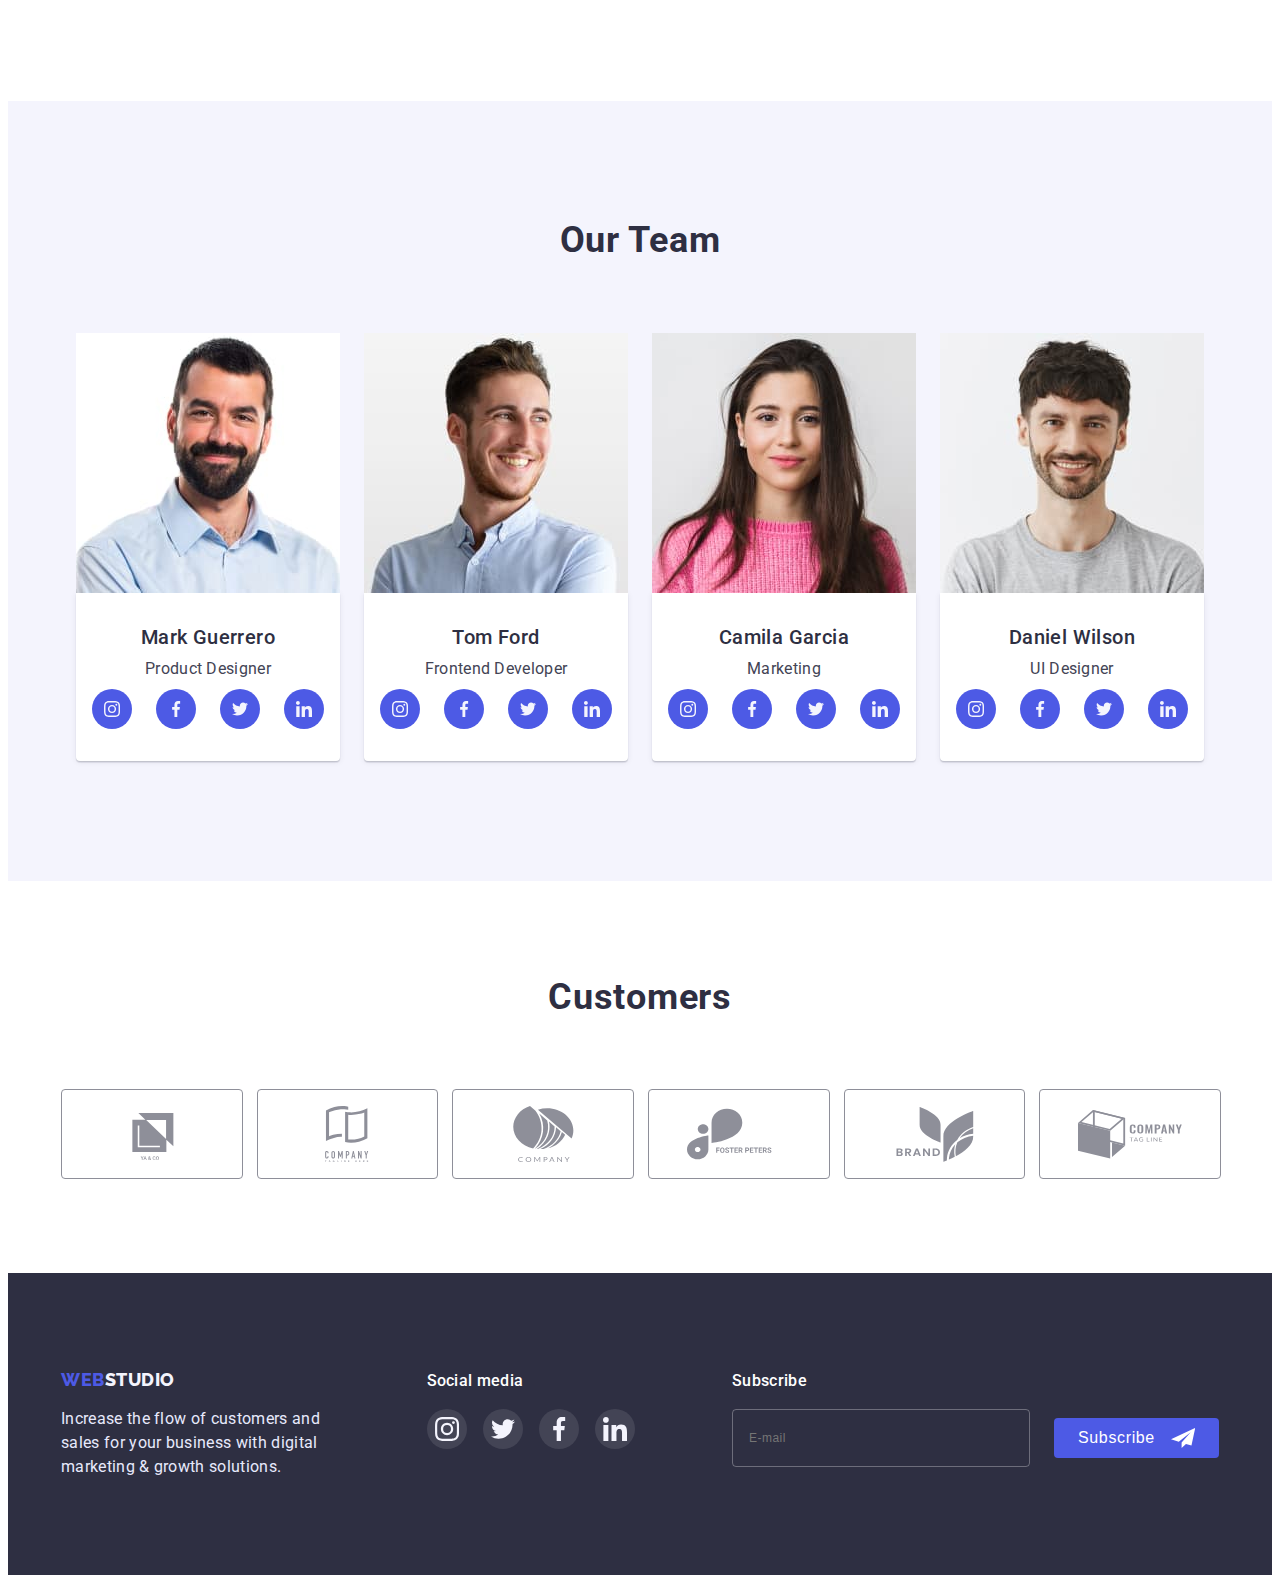
==== commit c09690fb: "Виправлення зауважень викладача по ДЗ 7" ====
--- a/index.html
+++ b/index.html
@@ -103,28 +103,28 @@
             <ul class="mobile-menu-icons-list list">
               <li class="mobile-menu-icons-item">
                 <a href="" class="mobile-menu-icons-link link">
-                  <svg class="mobile-menu-icon" width="16" height="16">
+                  <svg class="mobile-menu-icon" width="24" height="24">
                     <use href="./images/icons.svg#icon-instagram"></use>
                   </svg>
                 </a>
               </li>
               <li class="mobile-menu-icons-item">
                 <a href="" class="mobile-menu-icons-link link">
-                  <svg class="mobile-menu-icon" width="16" height="16">
+                  <svg class="mobile-menu-icon" width="24" height="24">
                     <use href="./images/icons.svg#icon-facebook"></use>
                   </svg>
                 </a>
               </li>
               <li class="mobile-menu-icons-item">
                 <a href="" class="mobile-menu-icons-link link">
-                  <svg class="mobile-menu-icon" width="16" height="16">
+                  <svg class="mobile-menu-icon" width="24" height="24">
                     <use href="./images/icons.svg#icon-twitter"></use>
                   </svg>
                 </a>
               </li>
               <li class="mobile-menu-icons-item">
                 <a href="" class="mobile-menu-icons-link link">
-                  <svg class="mobile-menu-icon" width="16" height="16">
+                  <svg class="mobile-menu-icon" width="24" height="24">
                     <use href="./images/icons.svg#icon-linkedin"></use>
                   </svg>
                 </a>
@@ -179,10 +179,10 @@
                   <use href="./images/icons.svg#icon-diagram"></use>
                 </svg>
               </div>
-              <h3 class="about-title">Technologies</h3>
+              <h3 class="about-title">Diligence</h3>
               <p class="about-text">
-                Design practice focused on digital experiences. We bring forth a
-                deep passion for problem-solving.
+                Research and confirm brands that present the strongest digital
+                growth opportunities and minimize risk.
               </p>
             </li>
             <li class="about-item">
--- a/css/styles.css
+++ b/css/styles.css
@@ -196,7 +196,7 @@
 
 .mobile-menu-icons-list {
   display: flex;
-  justify-content: center;
+  justify-content: flex-start;
   gap: 40px;
 }
 
@@ -252,7 +252,7 @@
 
 .hero-title {
   text-align: center;
-  max-width: 330px;
+  max-width: 319px;
   font-size: 36px;
   line-height: 1.11;
   letter-spacing: 0.02em;
@@ -612,15 +612,16 @@
 /* ======================PORTFOLIO.HTML======================= */
 
 .portfolio {
-  padding-top: 96px;
-  padding-bottom: 120px;
+  padding-top: 48px;
+  padding-bottom: 48px;
 }
 
 .portfolio-filter-list {
   display: flex;
-  justify-content: center;
+  justify-content: flex-start;
+  flex-wrap: wrap;
   gap: 24px;
-  margin-bottom: 72px;
+  margin-bottom: 48px;
 }
 
 .portfolio-filter-btn {
@@ -654,6 +655,7 @@
   flex-wrap: wrap;
   column-gap: 24px;
   row-gap: 48px;
+  justify-content: center;
 }
 
 .portfolio-item {
--- a/css/mobile.css
+++ b/css/mobile.css
@@ -1,6 +1,6 @@
 @media screen and (min-width: 480px) {
   .container {
-    max-width: 428px;
+    max-width: 458px;
   }
 
   .mobile-menu-container {
@@ -12,7 +12,8 @@
   }
 
   .mobile-menu-icons-list {
-    gap: 54px;
+    justify-content: flex-start;
+    gap: 56px;
   }
 
   .footer-email {
--- a/css/tablet.css
+++ b/css/tablet.css
@@ -4,6 +4,7 @@
   }
 
   .hero {
+    padding-bottom: 108px;
     background-image: linear-gradient(
         rgba(46, 47, 66, 0.7),
         rgba(46, 47, 66, 0.7)
@@ -21,6 +22,12 @@
         ),
         url(../images/hero-bg-tab-2x.jpg);
     }
+  }
+
+  .hero-title {
+    max-width: 496px;
+    font-size: 56px;
+    line-height: 60px;
   }
 
   .header-list {
@@ -109,7 +116,7 @@
     font-style: normal;
   }
 
-  .mobile-menu {
+  .mobile-menu-open {
     display: none;
   }
 
@@ -122,6 +129,10 @@
 
   .about-item {
     width: 356px;
+  }
+
+  .about-title {
+    text-align: left;
   }
 
   .team-list {
@@ -141,6 +152,23 @@
     padding-left: 85px;
   }
 
+  .footer-logo-text {
+    display: unset;
+  }
+
+  .footer-logo {
+    display: block;
+    margin-bottom: 16px;
+  }
+
+  .soc-media {
+    display: block;
+  }
+
+  .soc-title {
+    text-align: left;
+  }
+
   .subscribe-wrap {
     flex-direction: unset;
     flex-wrap: wrap;
@@ -158,4 +186,19 @@
     width: 408px;
     min-height: 586px;
   }
+
+  .portfolio {
+    padding-top: 64px;
+    padding-bottom: 96px;
+  }
+
+  .portfolio-filter-list {
+    justify-content: center;
+    margin-bottom: 64px;
+  }
+
+  .portfolio-list {
+    row-gap: 72px;
+    justify-content: flex-start;
+  }
 }
--- a/css/desktop.css
+++ b/css/desktop.css
@@ -1,6 +1,6 @@
 @media screen and (min-width: 1200px) {
   .container {
-    max-width: 1128px;
+    max-width: 1158px;
   }
 
   .section {
@@ -43,6 +43,8 @@
   }
 
   .hero {
+    padding-top: 188px;
+    padding-bottom: 188px;
     background-image: linear-gradient(
         rgba(46, 47, 66, 0.7),
         rgba(46, 47, 66, 0.7)
@@ -78,6 +80,7 @@
   .about-title {
     font-size: 20px;
     line-height: 1.2;
+    text-align: left;
   }
 
   .products {
@@ -117,4 +120,18 @@
     justify-content: space-between;
     padding-left: 15px;
   }
+
+  .portfolio {
+    padding-top: 96px;
+    padding-bottom: 120px;
+  }
+
+  .portfolio-list {
+    row-gap: 48px;
+    justify-content: unset;
+  }
+
+  .portfolio-item {
+    width: 360px;
+  }
 }
